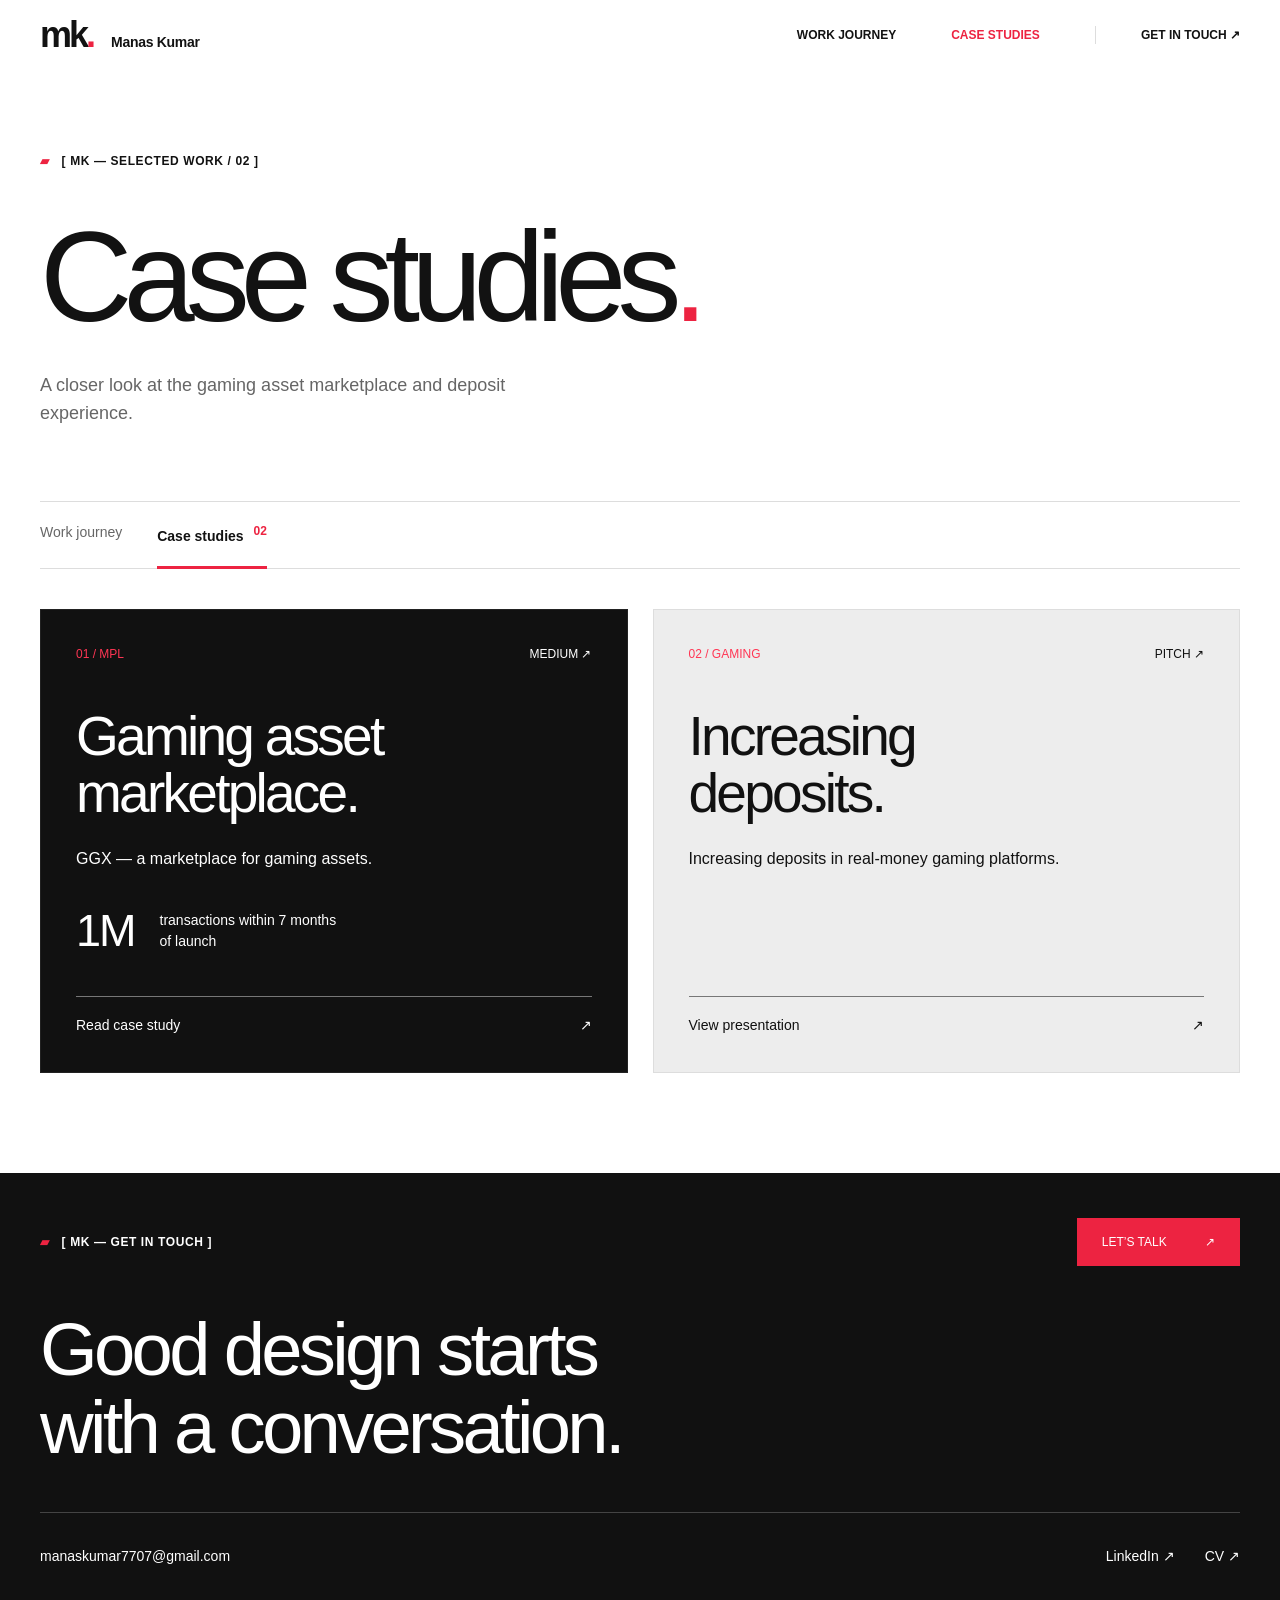
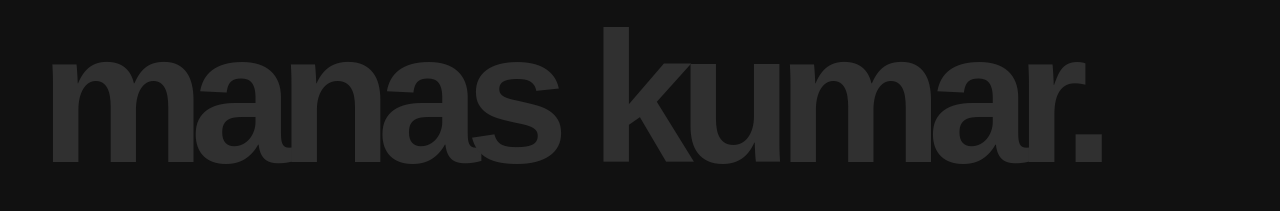
==== case-studies.html @ 25da4123 "Publish design portfolio with updated typography and smaller logos" ====
<!doctype html><html lang="en"><head>
<meta charset="utf-8"><meta name="viewport" content="width=device-width, initial-scale=1">
<title>Case Studies — Manas Kumar</title>
<meta name="description" content="Manas Kumar. Ten years of crafting products and experiences. Selected work in design strategy, product design and leadership at PVX Partners, AskMyGuru, Pidilite and MPL.">
<link rel="icon" type="image/svg+xml" href="data:image/svg+xml,%3Csvg xmlns='http://www.w3.org/2000/svg' viewBox='0 0 64 64'%3E%3Crect width='64' height='64' rx='12' fill='%23171918'/%3E%3Ctext x='32' y='43' text-anchor='middle' font-family='Arial' font-size='34' fill='%23ff304d'%3Em%3C/text%3E%3C/svg%3E">
<link rel="stylesheet" href="style.css">
</head><body><a class="skip" href="#main">Skip to content</a><header class="wrap"><a class="wordmark" href="./index.html">mk<span class="brand-dot">.</span><span class="brand-name">Manas Kumar</span></a><nav aria-label="Main navigation"><a href="./index.html#work" >Work journey</a><a href="./case-studies.html" aria-current="page">Case studies</a><a href="mailto:manaskumar7707@gmail.com">Get in touch ↗</a></nav></header><main id="main"><section class="case-hero wrap"><p class="section-code">[ MK — SELECTED WORK / 02 ]</p><h1>Case studies<span>.</span></h1><p>A closer look at the gaming asset marketplace and deposit experience.</p></section><nav class="journey-nav wrap" aria-label="Portfolio sections"><a href="./index.html#work">Work journey</a><a href="./case-studies.html" aria-current="page">Case studies <span>02</span></a></nav><section class="case-grid wrap" aria-label="Case studies"><a class="case-card" href="https://medium.com/@manaskumar/1b709e469501" target="_blank" rel="noopener"><div class="case-top"><span>01 / MPL</span><span>MEDIUM ↗</span></div><h2>Gaming asset<br>marketplace.</h2><p>GGX — a marketplace for gaming assets.</p><div class="case-outcome"><strong>1M</strong><span>transactions within 7 months of launch</span></div><span class="case-action">Read case study <span aria-hidden="true">↗</span></span></a><a class="case-card" href="https://pitch.com/v/increasing-deposits-in-real-money-gaming-platform-4pfdnw" target="_blank" rel="noopener"><div class="case-top"><span>02 / GAMING</span><span>PITCH ↗</span></div><h2>Increasing<br>deposits.</h2><p>Increasing deposits in real-money gaming platforms.</p><span class="case-action">View presentation <span aria-hidden="true">↗</span></span></a></section></main><footer><div class="wrap"><div class="footer-intro"><p class="section-code">[ MK — GET IN TOUCH ]</p><a href="mailto:manaskumar7707@gmail.com">LET’S TALK <span aria-hidden="true">↗</span></a></div><a class="contact-title" href="mailto:manaskumar7707@gmail.com">Good design starts<br>with a conversation.</a><div class="footer-bottom"><a href="mailto:manaskumar7707@gmail.com">manaskumar7707@gmail.com</a><div><a href="https://in.linkedin.com/in/manas-kumar-b710517a" target="_blank" rel="noopener">LinkedIn ↗</a><a href="./Manas-Kumar-CV.pdf" target="_blank" rel="noopener">CV ↗</a></div></div><div class="footer-wordmark" aria-hidden="true">manas kumar.</div></div></footer></body></html>
---- style.css ----
:root{--ink:#121212;--muted:#666;--line:#ddd;--paper:#fff;--accent:#ed2341}*{box-sizing:border-box}html{scroll-behavior:smooth;scroll-padding-top:85px}body{margin:0;background:var(--paper);color:var(--ink);font-family:Arial,Helvetica,sans-serif;line-height:1.55;font-size:16px;-webkit-font-smoothing:antialiased}a{color:inherit;text-decoration:none}a:hover{text-decoration:underline;text-underline-offset:5px}a:focus-visible{outline:2px solid var(--accent);outline-offset:6px}.wrap{width:calc(100% - 80px);max-width:1600px;margin:auto}header{display:flex;align-items:center;justify-content:space-between;min-height:70px;gap:25px}.wordmark{font-size:36px;font-weight:800;letter-spacing:-3px;display:flex;align-items:center;line-height:1}.brand-dot{color:var(--accent)}.brand-name{font-size:14px;font-weight:600;letter-spacing:-.3px;margin-left:18px}header nav{display:flex;gap:55px;font-size:12px;font-weight:600;text-transform:uppercase}header nav a[aria-current]{color:var(--accent)}header nav a:last-child{border-left:1px solid var(--line);padding-left:45px}.hero-stage{background:#101010;color:#fff;position:relative;overflow:hidden}.hero-stage:before{content:'';position:absolute;inset:0;pointer-events:none;background:radial-gradient(ellipse at 7% 40%,#45454570,transparent 55%),repeating-radial-gradient(ellipse at -15% 45%,transparent 0 28px,#ffffff09 29px 30px,transparent 31px 53px);opacity:.6}.hero-grid{position:relative;background:linear-gradient(90deg,transparent calc(33.333% - 1px),#ffffff12 33.333%,transparent calc(33.333% + 1px),transparent calc(66.666% - 1px),#ffffff12 66.666%,transparent calc(66.666% + 1px));border-left:1px solid #ffffff12;border-right:1px solid #ffffff12}.hero-meta{display:flex;justify-content:space-between;font-size:12px;padding-top:28px}.disciplines{display:grid;grid-template-columns:repeat(3,1fr);padding-top:65px;padding-bottom:18px;font-size:12px;border-bottom:1px solid #ffffff25}.name-stage{position:relative;border-bottom:1px solid #ffffff25;padding:0 0 18px}.name-stage h1{font-size:clamp(100px,24.5vw,390px);letter-spacing:-.095em;font-weight:700;line-height:.96;margin:0 0 0 -.035em;white-space:nowrap}.name-dot{color:#fff}.signature{position:absolute;right:3%;bottom:3px;color:#ff3654;font-family:Georgia,'Times New Roman',serif;font-style:italic;font-size:clamp(24px,4.6vw,72px);letter-spacing:-.06em;margin:0;transform:rotate(-5deg);text-shadow:0 1px #101010}.hero-bottom{display:grid;grid-template-columns:1fr 1fr 1fr;gap:30px;padding:26px 0 40px}.hero-caption{font-size:12px;color:#b8b8b8;padding-top:5px}.hero-copy p{font-size:17px;color:#d2d2d2;margin:0 0 24px;max-width:430px}.solid-link{background:var(--accent);padding:17px 22px;display:flex;justify-content:space-between;font-size:12px;font-weight:700;color:#fff}.solid-link:hover{background:#c9102c;text-decoration:none}.hero-cv{align-self:end;justify-self:end;font-size:12px;padding-bottom:18px}.company-strip{display:flex;justify-content:space-between;gap:25px;flex-wrap:wrap;border-top:1px solid #ffffff25;padding:22px 0;color:#aaa;font-size:18px;font-weight:600;letter-spacing:-.6px}.opening{padding:83px 0 76px;background:linear-gradient(90deg,transparent calc(33.333% - 1px),#eee 33.333%,transparent calc(33.333% + 1px),transparent calc(66.666% - 1px),#eee 66.666%,transparent calc(66.666% + 1px))}.section-code,.eyebrow{font-size:12px;font-weight:600;letter-spacing:.6px}.opening .section-code{margin:0 0 40px 33.333%}.section-code:before{content:'▰';color:var(--accent);margin-right:12px}.opening h2{font-size:clamp(35px,5.2vw,77px);font-weight:500;line-height:1.08;letter-spacing:-.055em;margin:0 0 36px}.opening-copy{max-width:460px;margin:0 0 0 33.333%;font-size:17px;color:#555}.journey-nav{display:flex;gap:35px;border-top:1px solid var(--line);border-bottom:1px solid var(--line);position:sticky;top:0;z-index:4;background:#fff;font-size:14px}.journey-nav a{padding:20px 0;color:var(--muted);position:relative}.journey-nav a[aria-current]{color:var(--ink);font-weight:600}.journey-nav a[aria-current]:after{content:'';position:absolute;bottom:-1px;left:0;right:0;height:3px;background:var(--accent)}.journey-nav span{font-size:12px;color:var(--accent);vertical-align:super;margin-left:6px}.career-row{display:grid;grid-template-columns:1fr 2fr;gap:0;padding:65px 0;border-bottom:1px solid var(--line);scroll-margin-top:85px}.career-meta{position:sticky;top:95px;align-self:start;padding-right:38px}.career-number{display:block;font-size:13px;color:var(--accent);margin-bottom:30px}.career-date{font-size:13px;color:var(--muted);margin:0 0 12px}.career-meta h2{font-size:clamp(25px,3vw,45px);line-height:1.1;letter-spacing:-1.5px;font-weight:500;margin:0 0 15px}.career-role{font-size:14px;color:var(--muted);max-width:260px;margin:0}.career-content{border-left:1px solid var(--line);padding-left:42px}.career-content h3{font-size:clamp(28px,3.3vw,49px);line-height:1.08;letter-spacing:-.045em;font-weight:500;max-width:750px;margin:0 0 23px}.career-about{font-size:17px;max-width:650px;color:#666;margin:0 0 36px}.work-label{font-size:12px;color:#777;margin:0 0 23px}.work-items{display:grid;gap:26px;max-width:760px}.work-items h4{font-size:16px;margin:0 0 6px;font-weight:600}.work-items p{font-size:16px;color:#555;margin:0}.career-metrics{display:flex;gap:25px;border-top:1px solid var(--line);border-bottom:1px solid var(--line);padding:27px 0;margin-top:35px}.career-metrics>div{flex:1}.career-metrics strong{display:block;font-size:clamp(32px,4vw,58px);font-weight:500;line-height:1.1;letter-spacing:-2px;margin-bottom:12px}.career-metrics span{display:block;font-size:13px;color:#666;max-width:170px}.career-links{display:flex;flex-wrap:wrap;gap:16px 27px;margin-top:27px}.career-links a{font-size:14px;text-decoration:underline;text-underline-offset:5px}.career-links a:hover{color:var(--accent)}.foundations{display:grid;grid-template-columns:repeat(3,1fr);gap:45px;padding:65px 0 85px}.foundations .eyebrow{margin-top:0;color:#777}.foundations h2{font-size:36px;font-weight:500;line-height:1.12;letter-spacing:-1.5px;margin:20px 0}.foundations h3{font-size:14px;margin:0 0 23px}.foundations p{font-size:15px;color:#555;margin:0 0 20px}.foundations strong{font-weight:500;color:var(--ink)}.muted{color:#777}footer{background:#111;color:#fff;padding:45px 0 0;overflow:hidden}.footer-intro{display:flex;justify-content:space-between;align-items:center;margin-bottom:45px}.footer-intro a{font-size:12px;background:var(--accent);padding:15px 25px}.footer-intro a span{margin-left:35px}.footer-intro .section-code{margin:0}.contact-title{font-size:clamp(35px,5.8vw,85px);letter-spacing:-.05em;line-height:1.05;display:inline-block}.footer-bottom{display:flex;justify-content:space-between;gap:25px;padding:33px 0;margin-top:45px;border-top:1px solid #444;font-size:14px}.footer-bottom>div{display:flex;gap:30px}.footer-wordmark{font-size:clamp(50px,14.5vw,230px);letter-spacing:-.08em;line-height:1.05;white-space:nowrap;font-weight:700;color:#303030;padding-bottom:15px}.case-hero{padding:82px 0 55px}.case-hero .section-code{margin:0 0 40px}.case-hero h1{font-size:clamp(50px,10vw,150px);font-weight:500;letter-spacing:-.07em;line-height:1.03;margin:0 0 30px}.case-hero h1 span{color:var(--accent)}.case-hero>p:last-child{font-size:18px;max-width:500px;color:#666}.case-grid{display:grid;grid-template-columns:1fr 1fr;gap:25px;padding:40px 0 100px}.case-card{display:flex;flex-direction:column;background:#111;color:#fff;padding:35px;min-height:450px;border:1px solid #222;transition:background .2s}.case-card:nth-child(2){background:#ededed;color:#111;border-color:#ddd}.case-card:hover{background:#242424;text-decoration:none}.case-card:nth-child(2):hover{background:#e1e1e1}.case-top{display:flex;justify-content:space-between;gap:20px;font-size:12px}.case-top span:first-child{color:#ff3654}.case-card h2{font-size:clamp(33px,4.3vw,65px);line-height:1.03;letter-spacing:-.05em;font-weight:500;margin:45px 0 25px}.case-card>p{font-size:16px;margin:0 0 25px}.case-outcome{display:flex;align-items:center;gap:25px;margin-bottom:30px}.case-outcome strong{font-size:45px;font-weight:500;letter-spacing:-2px}.case-outcome span{font-size:14px;max-width:190px}.case-action{display:flex;justify-content:space-between;margin-top:auto;border-top:1px solid #777;padding-top:18px;font-size:14px}.skip{position:absolute;top:-100px;left:20px;background:#fff;z-index:10;padding:12px}.skip:focus{top:10px}@media(max-width:900px){.wrap{width:calc(100% - 48px)}header nav{gap:25px}header nav a:last-child{padding-left:20px}.brand-name{display:none}.disciplines{padding-top:45px}.hero-bottom{grid-template-columns:1fr 2fr;gap:25px}.hero-cv{grid-column:2;justify-self:start;padding:0}.hero-copy p{font-size:16px}.career-content{padding-left:28px}.career-metrics{gap:15px}.career-meta{padding-right:25px}.foundations{gap:25px}.company-strip{font-size:15px}.case-card{padding:27px}}@media(max-width:600px){.wrap{width:calc(100% - 36px)}header{min-height:65px;gap:15px}.wordmark{font-size:30px}header nav{gap:17px;font-size:10px}header nav a:last-child{display:none}.hero-meta{font-size:10px;padding-top:22px;gap:30px}.hero-meta span:last-child{text-align:right}.disciplines{font-size:9px;padding-top:42px;gap:14px;padding-bottom:14px}.name-stage{padding:8px 0 26px}.name-stage h1{font-size:25vw;letter-spacing:-.085em;line-height:1.1}.signature{font-size:29px;bottom:2px;right:3%}.hero-bottom{display:block;padding:25px 0 30px}.hero-caption{display:block;font-size:10px;margin-bottom:22px}.hero-caption br{display:none}.hero-caption{max-width:220px}.hero-copy p{font-size:16px;max-width:350px}.solid-link{padding:16px 18px}.hero-cv{display:inline-block;margin-top:20px;font-size:12px}.company-strip{display:grid;grid-template-columns:repeat(3,1fr);font-size:13px;gap:18px;padding:20px 0}.opening{padding:48px 0 43px}.opening .section-code{margin:0 0 30px;font-size:11px}.opening h2{font-size:39px}.opening-copy{margin:0;font-size:16px;max-width:350px}.journey-nav{gap:30px}.journey-nav a{padding:17px 0}.career-row{display:block;padding:35px 0}.career-meta{position:static;padding:0;margin-bottom:29px}.career-number{margin-bottom:20px}.career-date{font-size:12px}.career-meta h2{font-size:34px}.career-role{max-width:320px;font-size:14px}.career-content{border:0;padding:0}.career-content h3{font-size:29px;max-width:340px}.career-about{font-size:16px;margin-bottom:25px}.career-metrics{flex-wrap:wrap;gap:25px}.career-metrics>div{min-width:100px}.career-metrics strong{font-size:38px}.career-metrics span{font-size:13px}.foundations{grid-template-columns:1fr;padding:40px 0;gap:25px}.foundations h2{font-size:33px}.footer-intro{gap:20px;margin-bottom:30px}.footer-intro .section-code{font-size:10px}.footer-intro a{font-size:10px;padding:12px}.footer-intro a span{margin-left:12px}.contact-title{font-size:39px}.footer-bottom{display:block;font-size:13px;margin-top:30px;padding:25px 0}.footer-bottom>div{margin-top:20px}.footer-wordmark{font-size:14vw;padding:10px 0 20px}.case-hero{padding:50px 0 35px}.case-hero .section-code{font-size:11px;margin-bottom:30px}.case-hero h1{font-size:17vw}.case-hero>p:last-child{font-size:16px}.case-grid{grid-template-columns:1fr;padding:28px 0 55px}.case-card{min-height:410px;padding:27px}.case-card h2{font-size:42px}.case-top{font-size:11px}}@media(prefers-reduced-motion:reduce){html{scroll-behavior:auto}.case-card{transition:none}}
/* Monochrome vector logo marquee */
.company-strip.logo-marquee{display:block;position:relative;padding:0 0 28px;overflow:hidden}.logo-window{overflow:hidden;mask-image:linear-gradient(90deg,transparent,#000 5%,#000 95%,transparent)}.logo-track{display:flex;width:max-content;animation:logo-scroll 32s linear infinite;will-change:transform}.logo-group{display:flex;align-items:center;justify-content:space-around;flex:0 0 auto;width:max(1200px,calc(100vw - 80px));height:116px;gap:30px;padding:0 30px}.logo-item{width:160px;flex:0 0 160px;display:flex;justify-content:center;align-items:center;height:70px}.logo-item img{display:block;object-fit:contain;width:100%;height:54px}.logo-item img[alt="Multiply"],.logo-item:nth-child(3) img{height:54px;width:62px}.logo-item img[alt="Happay"],.logo-item:nth-child(6) img{height:62px;width:100px}.logo-pause{position:absolute;right:0;bottom:5px;display:flex;gap:10px;align-items:center;background:transparent;color:#bbb;border:0;font:inherit;font-size:12px;cursor:pointer;padding:3px 8px;letter-spacing:0}.logo-pause:hover{color:#fff}.logo-pause:focus-visible{outline:2px solid var(--accent);outline-offset:1px}.logo-marquee.paused .logo-track,.logo-marquee:hover .logo-track{animation-play-state:paused}@keyframes logo-scroll{to{transform:translateX(-50%)}}@media(max-width:600px){.logo-group{width:1050px;height:105px;gap:25px;padding:0 25px}.logo-item{width:150px;flex-basis:150px}.logo-item img{height:44px}.logo-item:nth-child(6) img{height:55px}.logo-item:nth-child(3) img{height:48px}}@media(prefers-reduced-motion:reduce){.logo-track{animation:none;width:100%;transform:none;will-change:auto}.logo-group{width:100%;height:auto;min-width:0;padding:25px 0;display:flex;flex-wrap:wrap;gap:25px}.logo-group[aria-hidden="true"]{display:none}.logo-pause{display:none}.company-strip.logo-marquee{padding-bottom:0}.logo-window{mask-image:none}.logo-item{flex:0 1 140px}}
/* Size the artwork by height, preserving each mark's native proportions. */
.logo-group{width:max-content;min-width:calc(100vw - 80px);gap:76px;padding:0 38px;justify-content:space-around}.logo-item{width:auto;min-width:76px;flex:0 0 auto;height:76px}.logo-item img,.logo-item img[alt="Multiply"],.logo-item:nth-child(3) img,.logo-item img[alt="Happay"],.logo-item:nth-child(6) img{height:44px;width:auto;max-width:none;object-fit:contain}@media(max-width:600px){.logo-group{width:max-content;min-width:calc(100vw - 36px);gap:48px;padding:0 24px}.logo-item{width:auto;flex-basis:auto;min-width:60px}.logo-item img,.logo-item:nth-child(3) img,.logo-item:nth-child(6) img{height:36px;width:auto}}@media(prefers-reduced-motion:reduce){.logo-group{width:100%;min-width:0;gap:32px;padding:25px 0;justify-content:center}.logo-item{flex:0 0 auto;max-width:100%}.logo-item img{max-width:100%;object-fit:contain}}
.logo-marquee{--logo-height:44px}.logo-item img,.logo-item img[alt="Multiply"],.logo-item:nth-child(3) img,.logo-item img[alt="Happay"],.logo-item:nth-child(6) img{height:var(--logo-height)}@media(max-width:600px){.logo-marquee{--logo-height:36px}}

/* Simplified greeting and descriptive Multiply lockup. */
.hero-meta{padding-bottom:35px;border-bottom:1px solid #ffffff25}.name-stage{padding:18px 0 25px}.name-stage h1{font-size:clamp(76px,20vw,320px);letter-spacing:-.075em;line-height:1.08;margin:0;white-space:nowrap}.multiply-lockup{gap:14px}.multiply-lockup>span{font-size:18px;font-weight:500;letter-spacing:-.4px;white-space:nowrap;color:#dededb}.multiply-lockup img{flex-shrink:0}@media(max-width:600px){.hero-meta{padding-bottom:25px}.name-stage{padding:20px 0}.name-stage h1{font-size:19.6vw;letter-spacing:-.07em}.multiply-lockup>span{font-size:16px}.multiply-lockup{gap:12px}}

/* Figma home revision: Arial typography, impact-first career sections. */
.wordmark{font-weight:700;align-items:baseline}.brand-name,header nav,.work-items h4,.work-label{font-weight:700}
.hero-stage:before{background:radial-gradient(ellipse at 7% 40%,#45454570,transparent 55%)}
.hero-grid{background:linear-gradient(90deg,#ffffff00 0%,#ffffff12 33.333%,#ffffff00 44.444%,transparent 55.555%,#ffffff12 66.666%,#ffffff00 100%)}
.name-stage h1{font-size:clamp(76px,17.19vw,275px);line-height:1.25673;letter-spacing:-.087273em}
.hero-copy .solid-link{background:#696566}.hero-copy .solid-link:hover{background:#807b7d}
.opening{padding-top:123px;background:linear-gradient(90deg,#eee0 0%,#eee 33.333%,#eee0 44.444%,transparent 55.555%,#eee 66.666%,#eee0 100%)}
.opening .opening-copy{font-size:37px;line-height:normal;letter-spacing:normal;font-weight:400;max-width:1136px;color:#666;margin:0}.opening-copy span{color:var(--accent)}
.career-date{color:var(--accent)}.career-meta h2,.career-content h3,.career-metrics strong,.foundations h2{font-weight:400}
.career-content h3:has(+.career-metrics){margin-bottom:0}.career-metrics{margin-bottom:23px}
.footer-heading{display:flex;justify-content:space-between;gap:40px;align-items:flex-start}.footer-cta{flex-shrink:0;font-size:12px;background:var(--accent);padding:15px 25px}.footer-cta span{margin-left:35px}
.logo-window{mask-image:none}.logo-group{width:1840px;min-width:1840px;gap:0;padding:0 55.8px;justify-content:space-between}.multiply-lockup>span{font-size:21px;line-height:29.9px;font-weight:400}
@media(max-width:900px){.opening{padding-top:75px}.opening .opening-copy{font-size:32px}.footer-heading{gap:25px}}
@media(max-width:600px){.name-stage h1{font-size:19.6vw}.opening{padding-top:48px}.opening .opening-copy{font-size:26px}.footer-heading{flex-direction:column;gap:25px}.footer-cta{font-size:12px}.logo-group{width:1450px;min-width:1450px;padding:0 24px}.multiply-lockup>span{font-size:17px;line-height:24px}.hero-caption br{display:inline}.hero-caption{max-width:none}.hero-meta span:last-child{text-align:left}}
@media(prefers-reduced-motion:reduce){.logo-group{width:100%;min-width:0;gap:32px;padding:25px 0;justify-content:center}}

/* Logos reduced by 60%, with native aspect ratios retained. */
.logo-marquee{--logo-height:17.6px}
@media(max-width:600px){.logo-marquee{--logo-height:14.4px}}
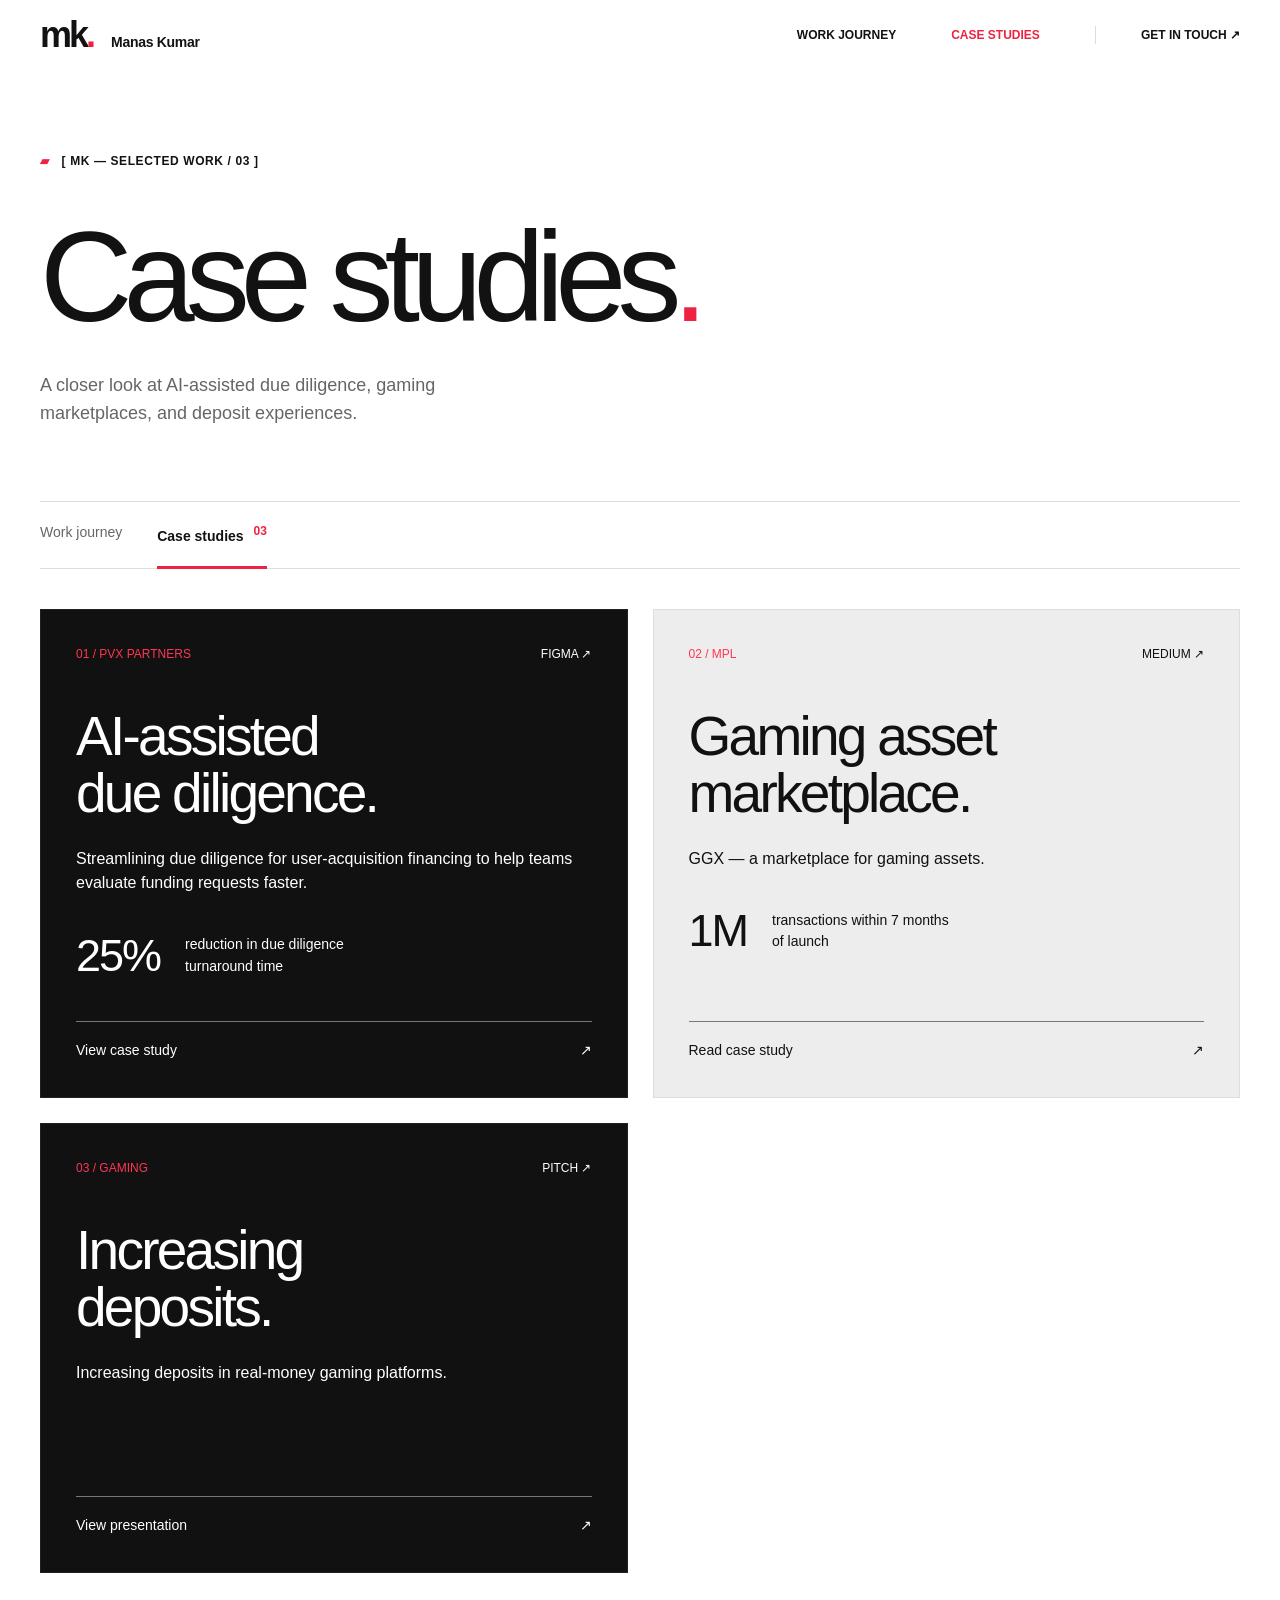
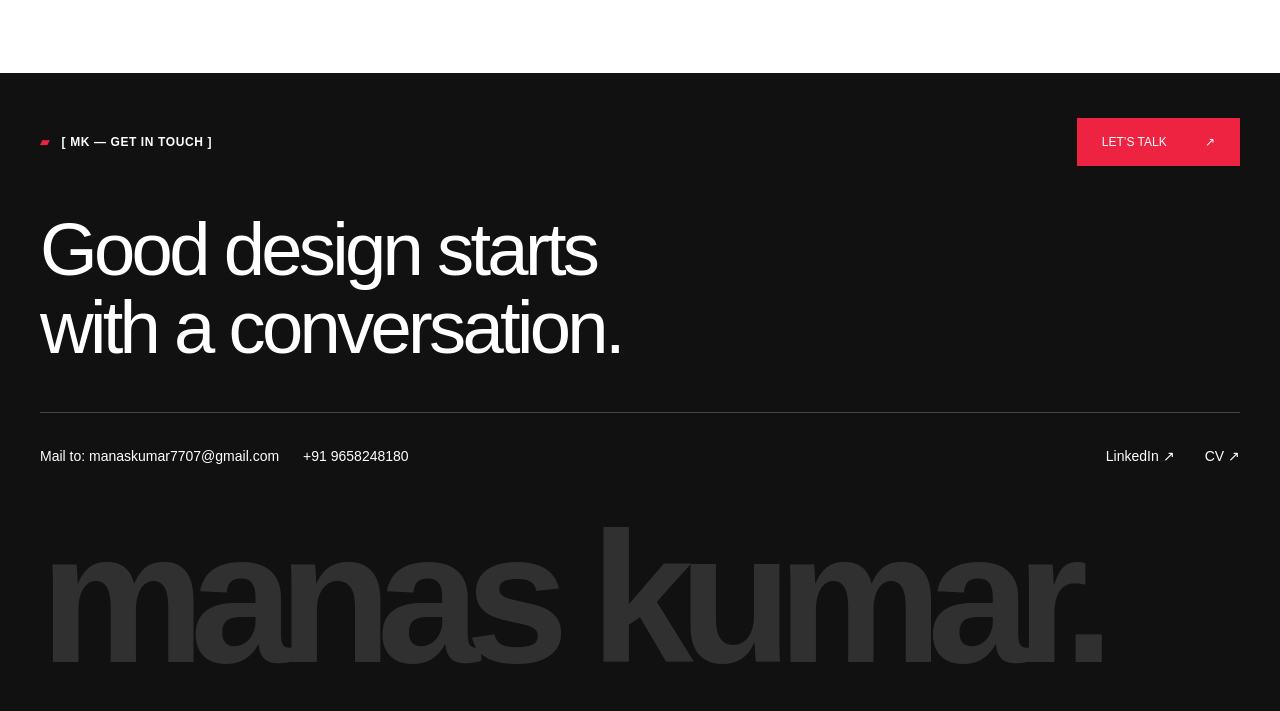
==== commit cd49841e: "Add PVX due diligence case study, update CV and contact links" ====
--- a/case-studies.html
+++ b/case-studies.html
@@ -4,4 +4,4 @@
 <meta name="description" content="Manas Kumar. Ten years of crafting products and experiences. Selected work in design strategy, product design and leadership at PVX Partners, AskMyGuru, Pidilite and MPL.">
 <link rel="icon" type="image/svg+xml" href="data:image/svg+xml,%3Csvg xmlns='http://www.w3.org/2000/svg' viewBox='0 0 64 64'%3E%3Crect width='64' height='64' rx='12' fill='%23171918'/%3E%3Ctext x='32' y='43' text-anchor='middle' font-family='Arial' font-size='34' fill='%23ff304d'%3Em%3C/text%3E%3C/svg%3E">
 <link rel="stylesheet" href="style.css">
-</head><body><a class="skip" href="#main">Skip to content</a><header class="wrap"><a class="wordmark" href="./index.html">mk<span class="brand-dot">.</span><span class="brand-name">Manas Kumar</span></a><nav aria-label="Main navigation"><a href="./index.html#work" >Work journey</a><a href="./case-studies.html" aria-current="page">Case studies</a><a href="mailto:manaskumar7707@gmail.com">Get in touch ↗</a></nav></header><main id="main"><section class="case-hero wrap"><p class="section-code">[ MK — SELECTED WORK / 02 ]</p><h1>Case studies<span>.</span></h1><p>A closer look at the gaming asset marketplace and deposit experience.</p></section><nav class="journey-nav wrap" aria-label="Portfolio sections"><a href="./index.html#work">Work journey</a><a href="./case-studies.html" aria-current="page">Case studies <span>02</span></a></nav><section class="case-grid wrap" aria-label="Case studies"><a class="case-card" href="https://medium.com/@manaskumar/1b709e469501" target="_blank" rel="noopener"><div class="case-top"><span>01 / MPL</span><span>MEDIUM ↗</span></div><h2>Gaming asset<br>marketplace.</h2><p>GGX — a marketplace for gaming assets.</p><div class="case-outcome"><strong>1M</strong><span>transactions within 7 months of launch</span></div><span class="case-action">Read case study <span aria-hidden="true">↗</span></span></a><a class="case-card" href="https://pitch.com/v/increasing-deposits-in-real-money-gaming-platform-4pfdnw" target="_blank" rel="noopener"><div class="case-top"><span>02 / GAMING</span><span>PITCH ↗</span></div><h2>Increasing<br>deposits.</h2><p>Increasing deposits in real-money gaming platforms.</p><span class="case-action">View presentation <span aria-hidden="true">↗</span></span></a></section></main><footer><div class="wrap"><div class="footer-intro"><p class="section-code">[ MK — GET IN TOUCH ]</p><a href="mailto:manaskumar7707@gmail.com">LET’S TALK <span aria-hidden="true">↗</span></a></div><a class="contact-title" href="mailto:manaskumar7707@gmail.com">Good design starts<br>with a conversation.</a><div class="footer-bottom"><a href="mailto:manaskumar7707@gmail.com">manaskumar7707@gmail.com</a><div><a href="https://in.linkedin.com/in/manas-kumar-b710517a" target="_blank" rel="noopener">LinkedIn ↗</a><a href="./Manas-Kumar-CV.pdf" target="_blank" rel="noopener">CV ↗</a></div></div><div class="footer-wordmark" aria-hidden="true">manas kumar.</div></div></footer></body></html>+<style>.footer-bottom .contact-details{display:flex;flex-wrap:wrap;gap:10px 24px;margin-top:0}.contact-details a{overflow-wrap:anywhere}@media(max-width:600px){.footer-bottom .contact-details{flex-direction:column;gap:10px}}</style></head><body><a class="skip" href="#main">Skip to content</a><header class="wrap"><a class="wordmark" href="./index.html">mk<span class="brand-dot">.</span><span class="brand-name">Manas Kumar</span></a><nav aria-label="Main navigation"><a href="./index.html#work" >Work journey</a><a href="./case-studies.html" aria-current="page">Case studies</a><a href="https://in.linkedin.com/in/manas-kumar-b710517a" target="_blank" rel="noopener">Get in touch ↗</a></nav></header><main id="main"><section class="case-hero wrap"><p class="section-code">[ MK — SELECTED WORK / 03 ]</p><h1>Case studies<span>.</span></h1><p>A closer look at AI-assisted due diligence, gaming marketplaces, and deposit experiences.</p></section><nav class="journey-nav wrap" aria-label="Portfolio sections"><a href="./index.html#work">Work journey</a><a href="./case-studies.html" aria-current="page">Case studies <span>03</span></a></nav><section class="case-grid wrap" aria-label="Case studies"><a class="case-card" href="https://www.figma.com/deck/tCbVBahCQZDaGWypi3lBlV" target="_blank" rel="noopener"><div class="case-top"><span>01 / PVX PARTNERS</span><span>FIGMA ↗</span></div><h2>AI-assisted<br>due diligence.</h2><p>Streamlining due diligence for user-acquisition financing to help teams evaluate funding requests faster.</p><div class="case-outcome"><strong>25%</strong><span>reduction in due diligence turnaround time</span></div><span class="case-action">View case study <span aria-hidden="true">↗</span></span></a><a class="case-card" href="https://medium.com/@manaskumar/1b709e469501" target="_blank" rel="noopener"><div class="case-top"><span>02 / MPL</span><span>MEDIUM ↗</span></div><h2>Gaming asset<br>marketplace.</h2><p>GGX — a marketplace for gaming assets.</p><div class="case-outcome"><strong>1M</strong><span>transactions within 7 months of launch</span></div><span class="case-action">Read case study <span aria-hidden="true">↗</span></span></a><a class="case-card" href="https://pitch.com/v/increasing-deposits-in-real-money-gaming-platform-4pfdnw" target="_blank" rel="noopener"><div class="case-top"><span>03 / GAMING</span><span>PITCH ↗</span></div><h2>Increasing<br>deposits.</h2><p>Increasing deposits in real-money gaming platforms.</p><span class="case-action">View presentation <span aria-hidden="true">↗</span></span></a></section></main><footer><div class="wrap"><div class="footer-intro"><p class="section-code">[ MK — GET IN TOUCH ]</p><a href="https://in.linkedin.com/in/manas-kumar-b710517a" target="_blank" rel="noopener">LET’S TALK <span aria-hidden="true">↗</span></a></div><a class="contact-title" href="https://in.linkedin.com/in/manas-kumar-b710517a" target="_blank" rel="noopener">Good design starts<br>with a conversation.</a><div class="footer-bottom"><div class="contact-details"><a href="mailto:manaskumar7707@gmail.com">Mail to: manaskumar7707@gmail.com</a><a href="tel:+919658248180">+91 9658248180</a></div><div><a href="https://in.linkedin.com/in/manas-kumar-b710517a" target="_blank" rel="noopener">LinkedIn ↗</a><a href="./Manas-Kumar-CV.pdf" target="_blank" rel="noopener">CV ↗</a></div></div><div class="footer-wordmark" aria-hidden="true">manas kumar.</div></div></footer></body></html>
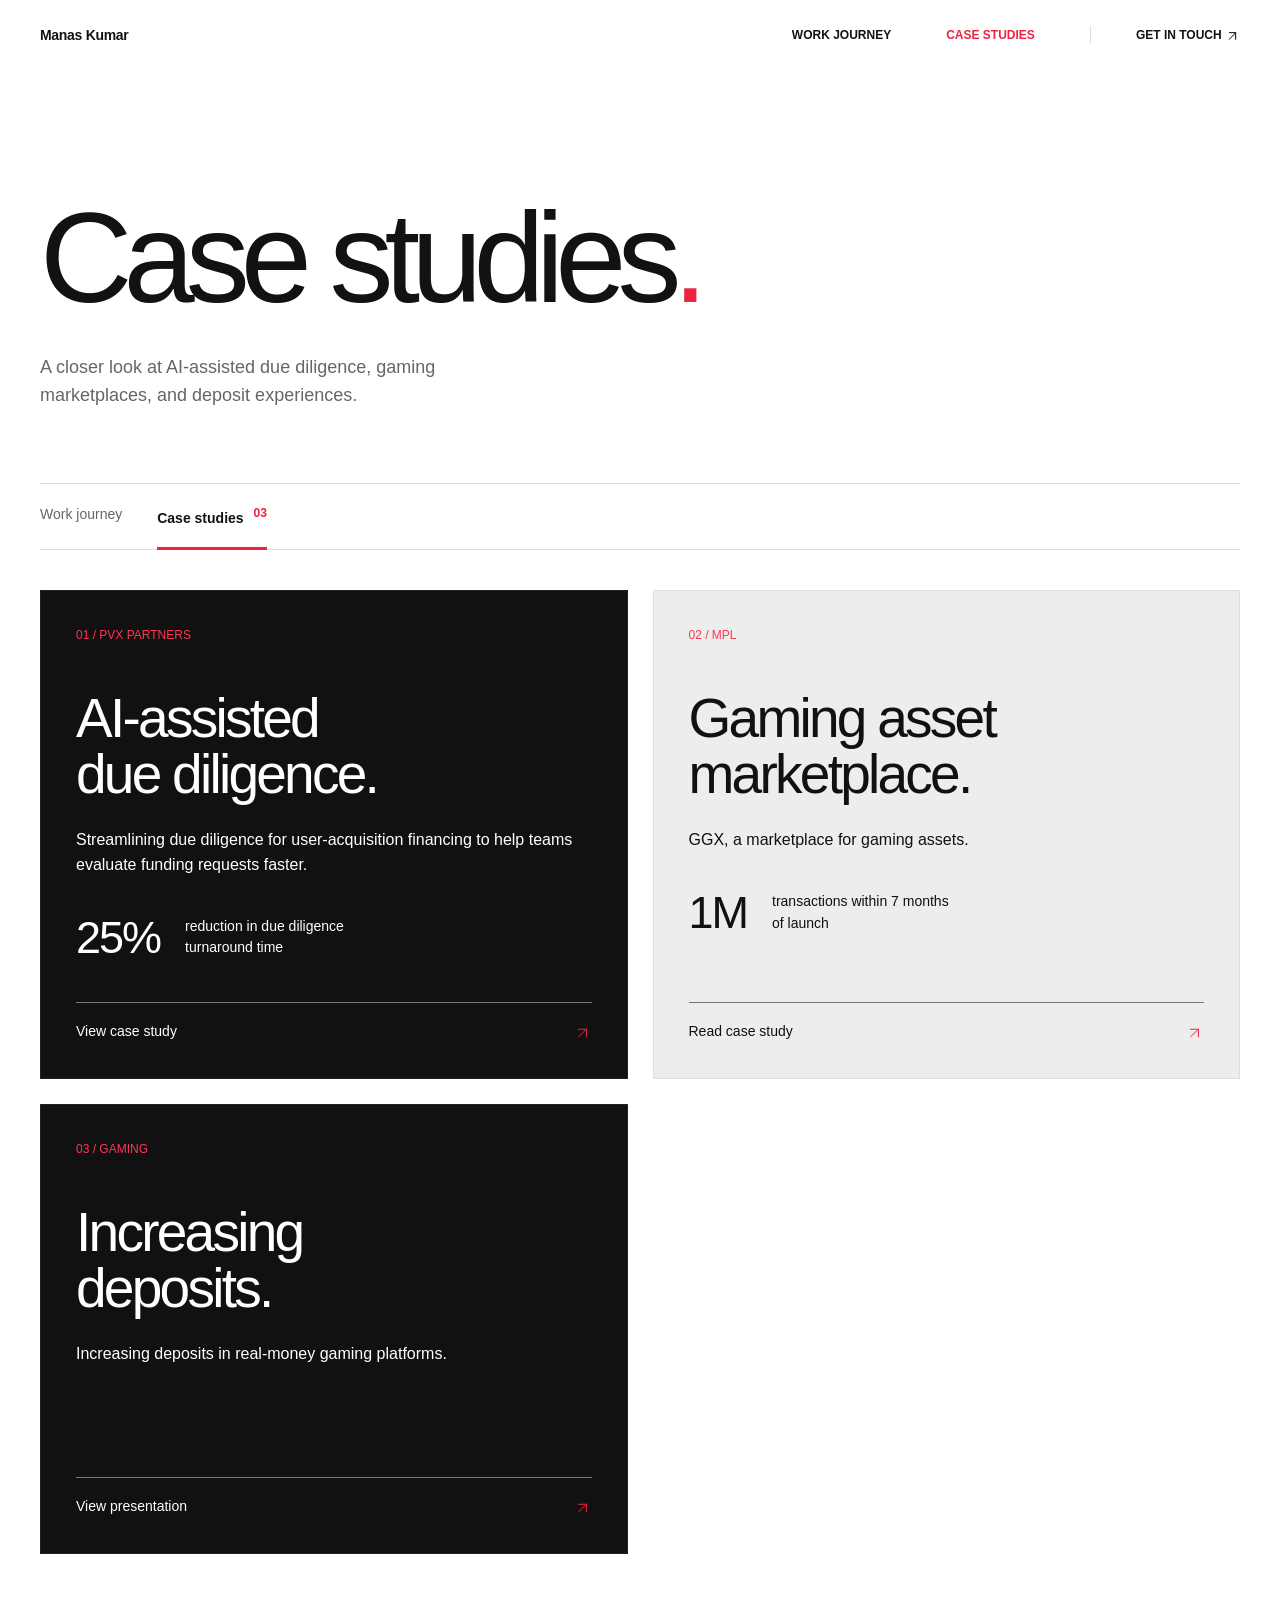
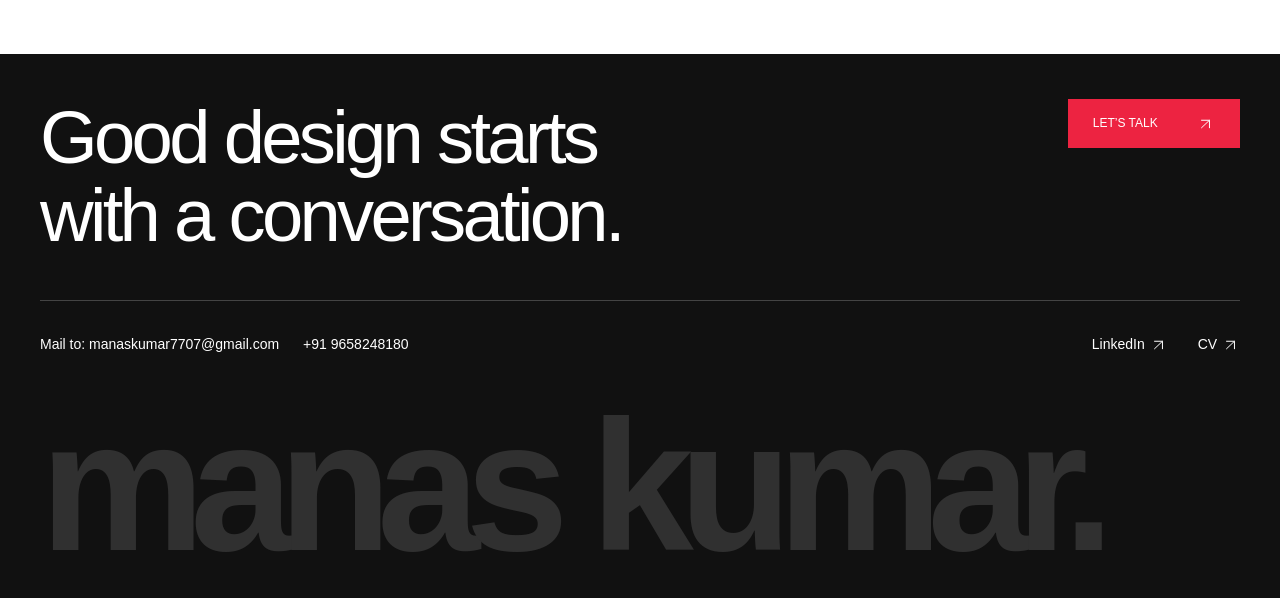
==== commit 2f380104: "Publish watercolor namaste and latest Figma portfolio refinements" ====
--- a/case-studies.html
+++ b/case-studies.html
@@ -1,7 +1,8 @@
-<!doctype html><html lang="en"><head>
-<meta charset="utf-8"><meta name="viewport" content="width=device-width, initial-scale=1">
+<!DOCTYPE html>
+<html lang="en"><head>
+<meta charset="utf-8"/><meta content="width=device-width, initial-scale=1" name="viewport"/>
 <title>Case Studies — Manas Kumar</title>
-<meta name="description" content="Manas Kumar. Ten years of crafting products and experiences. Selected work in design strategy, product design and leadership at PVX Partners, AskMyGuru, Pidilite and MPL.">
-<link rel="icon" type="image/svg+xml" href="data:image/svg+xml,%3Csvg xmlns='http://www.w3.org/2000/svg' viewBox='0 0 64 64'%3E%3Crect width='64' height='64' rx='12' fill='%23171918'/%3E%3Ctext x='32' y='43' text-anchor='middle' font-family='Arial' font-size='34' fill='%23ff304d'%3Em%3C/text%3E%3C/svg%3E">
-<link rel="stylesheet" href="style.css">
-<style>.footer-bottom .contact-details{display:flex;flex-wrap:wrap;gap:10px 24px;margin-top:0}.contact-details a{overflow-wrap:anywhere}@media(max-width:600px){.footer-bottom .contact-details{flex-direction:column;gap:10px}}</style></head><body><a class="skip" href="#main">Skip to content</a><header class="wrap"><a class="wordmark" href="./index.html">mk<span class="brand-dot">.</span><span class="brand-name">Manas Kumar</span></a><nav aria-label="Main navigation"><a href="./index.html#work" >Work journey</a><a href="./case-studies.html" aria-current="page">Case studies</a><a href="https://in.linkedin.com/in/manas-kumar-b710517a" target="_blank" rel="noopener">Get in touch ↗</a></nav></header><main id="main"><section class="case-hero wrap"><p class="section-code">[ MK — SELECTED WORK / 03 ]</p><h1>Case studies<span>.</span></h1><p>A closer look at AI-assisted due diligence, gaming marketplaces, and deposit experiences.</p></section><nav class="journey-nav wrap" aria-label="Portfolio sections"><a href="./index.html#work">Work journey</a><a href="./case-studies.html" aria-current="page">Case studies <span>03</span></a></nav><section class="case-grid wrap" aria-label="Case studies"><a class="case-card" href="https://www.figma.com/deck/tCbVBahCQZDaGWypi3lBlV" target="_blank" rel="noopener"><div class="case-top"><span>01 / PVX PARTNERS</span><span>FIGMA ↗</span></div><h2>AI-assisted<br>due diligence.</h2><p>Streamlining due diligence for user-acquisition financing to help teams evaluate funding requests faster.</p><div class="case-outcome"><strong>25%</strong><span>reduction in due diligence turnaround time</span></div><span class="case-action">View case study <span aria-hidden="true">↗</span></span></a><a class="case-card" href="https://medium.com/@manaskumar/1b709e469501" target="_blank" rel="noopener"><div class="case-top"><span>02 / MPL</span><span>MEDIUM ↗</span></div><h2>Gaming asset<br>marketplace.</h2><p>GGX — a marketplace for gaming assets.</p><div class="case-outcome"><strong>1M</strong><span>transactions within 7 months of launch</span></div><span class="case-action">Read case study <span aria-hidden="true">↗</span></span></a><a class="case-card" href="https://pitch.com/v/increasing-deposits-in-real-money-gaming-platform-4pfdnw" target="_blank" rel="noopener"><div class="case-top"><span>03 / GAMING</span><span>PITCH ↗</span></div><h2>Increasing<br>deposits.</h2><p>Increasing deposits in real-money gaming platforms.</p><span class="case-action">View presentation <span aria-hidden="true">↗</span></span></a></section></main><footer><div class="wrap"><div class="footer-intro"><p class="section-code">[ MK — GET IN TOUCH ]</p><a href="https://in.linkedin.com/in/manas-kumar-b710517a" target="_blank" rel="noopener">LET’S TALK <span aria-hidden="true">↗</span></a></div><a class="contact-title" href="https://in.linkedin.com/in/manas-kumar-b710517a" target="_blank" rel="noopener">Good design starts<br>with a conversation.</a><div class="footer-bottom"><div class="contact-details"><a href="mailto:manaskumar7707@gmail.com">Mail to: manaskumar7707@gmail.com</a><a href="tel:+919658248180">+91 9658248180</a></div><div><a href="https://in.linkedin.com/in/manas-kumar-b710517a" target="_blank" rel="noopener">LinkedIn ↗</a><a href="./Manas-Kumar-CV.pdf" target="_blank" rel="noopener">CV ↗</a></div></div><div class="footer-wordmark" aria-hidden="true">manas kumar.</div></div></footer></body></html>
+<meta content="Manas Kumar. Ten years of crafting products and experiences. Selected work in design strategy, product design and leadership at PVX Partners, AskMyGuru, Pidilite and MPL." name="description"/>
+<link href="data:image/svg+xml,%3Csvg xmlns='http://www.w3.org/2000/svg' viewBox='0 0 64 64'%3E%3Crect width='64' height='64' rx='12' fill='%23171918'/%3E%3Ctext x='32' y='43' text-anchor='middle' font-family='Arial' font-size='34' fill='%23ff304d'%3Em%3C/text%3E%3C/svg%3E" rel="icon" type="image/svg+xml"/>
+<link href="style.css" rel="stylesheet"/>
+<style>.footer-bottom .contact-details{display:flex;flex-wrap:wrap;gap:10px 24px;margin-top:0}.contact-details a{overflow-wrap:anywhere}@media(max-width:600px){.footer-bottom .contact-details{flex-direction:column;gap:10px}}</style></head><body><a class="skip" href="#main">Skip to content</a><header class="wrap"><a class="wordmark" href="./index.html">Manas Kumar</a><nav aria-label="Main navigation"><a href="./index.html#work">Work journey</a><a aria-current="page" href="./case-studies.html">Case studies</a><a href="https://in.linkedin.com/in/manas-kumar-b710517a" rel="noopener" target="_blank">Get in touch <img alt="" aria-hidden="true" class="arrow-icon" src="./arrow-dark.svg"/></a></nav></header><main id="main"><section class="case-hero wrap"><h1>Case studies<span>.</span></h1><p>A closer look at AI-assisted due diligence, gaming marketplaces, and deposit experiences.</p></section><nav aria-label="Portfolio sections" class="journey-nav wrap"><a href="./index.html#work">Work journey</a><a aria-current="page" href="./case-studies.html">Case studies <span>03</span></a></nav><section aria-label="Case studies" class="case-grid wrap"><a class="case-card" href="https://www.figma.com/deck/tCbVBahCQZDaGWypi3lBlV" rel="noopener" target="_blank"><div class="case-top"><span>01 / PVX PARTNERS</span></div><h2>AI-assisted<br/>due diligence.</h2><p>Streamlining due diligence for user-acquisition financing to help teams evaluate funding requests faster.</p><div class="case-outcome"><strong>25%</strong><span>reduction in due diligence turnaround time</span></div><span class="case-action">View case study <span aria-hidden="true"><img alt="" aria-hidden="true" class="arrow-icon" src="./arrow-red.svg"/></span></span></a><a class="case-card" href="https://medium.com/@manaskumar/1b709e469501" rel="noopener" target="_blank"><div class="case-top"><span>02 / MPL</span></div><h2>Gaming asset<br/>marketplace.</h2><p>GGX, a marketplace for gaming assets.</p><div class="case-outcome"><strong>1M</strong><span>transactions within 7 months of launch</span></div><span class="case-action">Read case study <span aria-hidden="true"><img alt="" aria-hidden="true" class="arrow-icon" src="./arrow-red.svg"/></span></span></a><a class="case-card" href="https://pitch.com/v/increasing-deposits-in-real-money-gaming-platform-4pfdnw" rel="noopener" target="_blank"><div class="case-top"><span>03 / GAMING</span></div><h2>Increasing<br/>deposits.</h2><p>Increasing deposits in real-money gaming platforms.</p><span class="case-action">View presentation <span aria-hidden="true"><img alt="" aria-hidden="true" class="arrow-icon" src="./arrow-red.svg"/></span></span></a></section></main><footer><div class="wrap"><div class="footer-heading"><a class="contact-title" href="https://in.linkedin.com/in/manas-kumar-b710517a" rel="noopener" target="_blank">Good design starts<br/>with a conversation.</a><a class="footer-cta" href="https://in.linkedin.com/in/manas-kumar-b710517a" rel="noopener" target="_blank">LET’S TALK <span aria-hidden="true"><img alt="" aria-hidden="true" class="arrow-icon" src="./arrow-white.svg"/></span></a></div><div class="footer-bottom"><div class="contact-details"><a href="mailto:manaskumar7707@gmail.com">Mail to: manaskumar7707@gmail.com</a><a href="tel:+919658248180">+91 9658248180</a></div><div><a href="https://in.linkedin.com/in/manas-kumar-b710517a" rel="noopener" target="_blank">LinkedIn <img alt="" aria-hidden="true" class="arrow-icon" src="./arrow-white.svg"/></a><a href="./Manas-Kumar-CV.pdf" rel="noopener" target="_blank">CV <img alt="" aria-hidden="true" class="arrow-icon" src="./arrow-white.svg"/></a></div></div><div aria-hidden="true" class="footer-wordmark">manas kumar.</div></div></footer></body></html>
--- a/style.css
+++ b/style.css
@@ -27,3 +27,18 @@
 /* Logos reduced by 60%, with native aspect ratios retained. */
 .logo-marquee{--logo-height:17.6px}
 @media(max-width:600px){.logo-marquee{--logo-height:14.4px}}
+
+/* September Figma refinements: original logo artwork and explicit arrow assets. */
+header .wordmark{font-size:14px;font-weight:700;letter-spacing:-.3px;white-space:nowrap}
+.arrow-icon{display:inline-block;width:auto;height:18px;vertical-align:middle;flex-shrink:0}
+header nav .arrow-icon{height:16px}
+.case-action>.arrow-icon{margin-left:auto}.footer-cta .arrow-icon{margin-left:0}
+.logo-group{width:1530px;min-width:1530px;height:116px;gap:111px;padding:20px 56px;justify-content:flex-start}
+.brand-logo{display:flex;flex:0 0 auto;align-items:center;justify-content:center;min-width:38px;height:40px}
+.brand-logo img{display:block;max-width:none;filter:none}
+.pvx-crop{position:relative;width:181px;height:22px;overflow:hidden}
+.pvx-crop img{display:block}
+.brand-logo.multiply{gap:7px}.brand-logo.multiply span{font-size:15px;font-weight:500;letter-spacing:-.2px;line-height:1;white-space:nowrap;color:#dededb}
+.case-hero{padding-top:122px}
+@media(max-width:600px){.logo-group{width:1530px;min-width:1530px;padding:20px 56px}.case-hero{padding-top:70px}}
+@media(prefers-reduced-motion:reduce){.logo-group{width:100%;min-width:0;height:auto;gap:32px;padding:25px 0;justify-content:center;flex-wrap:wrap}}
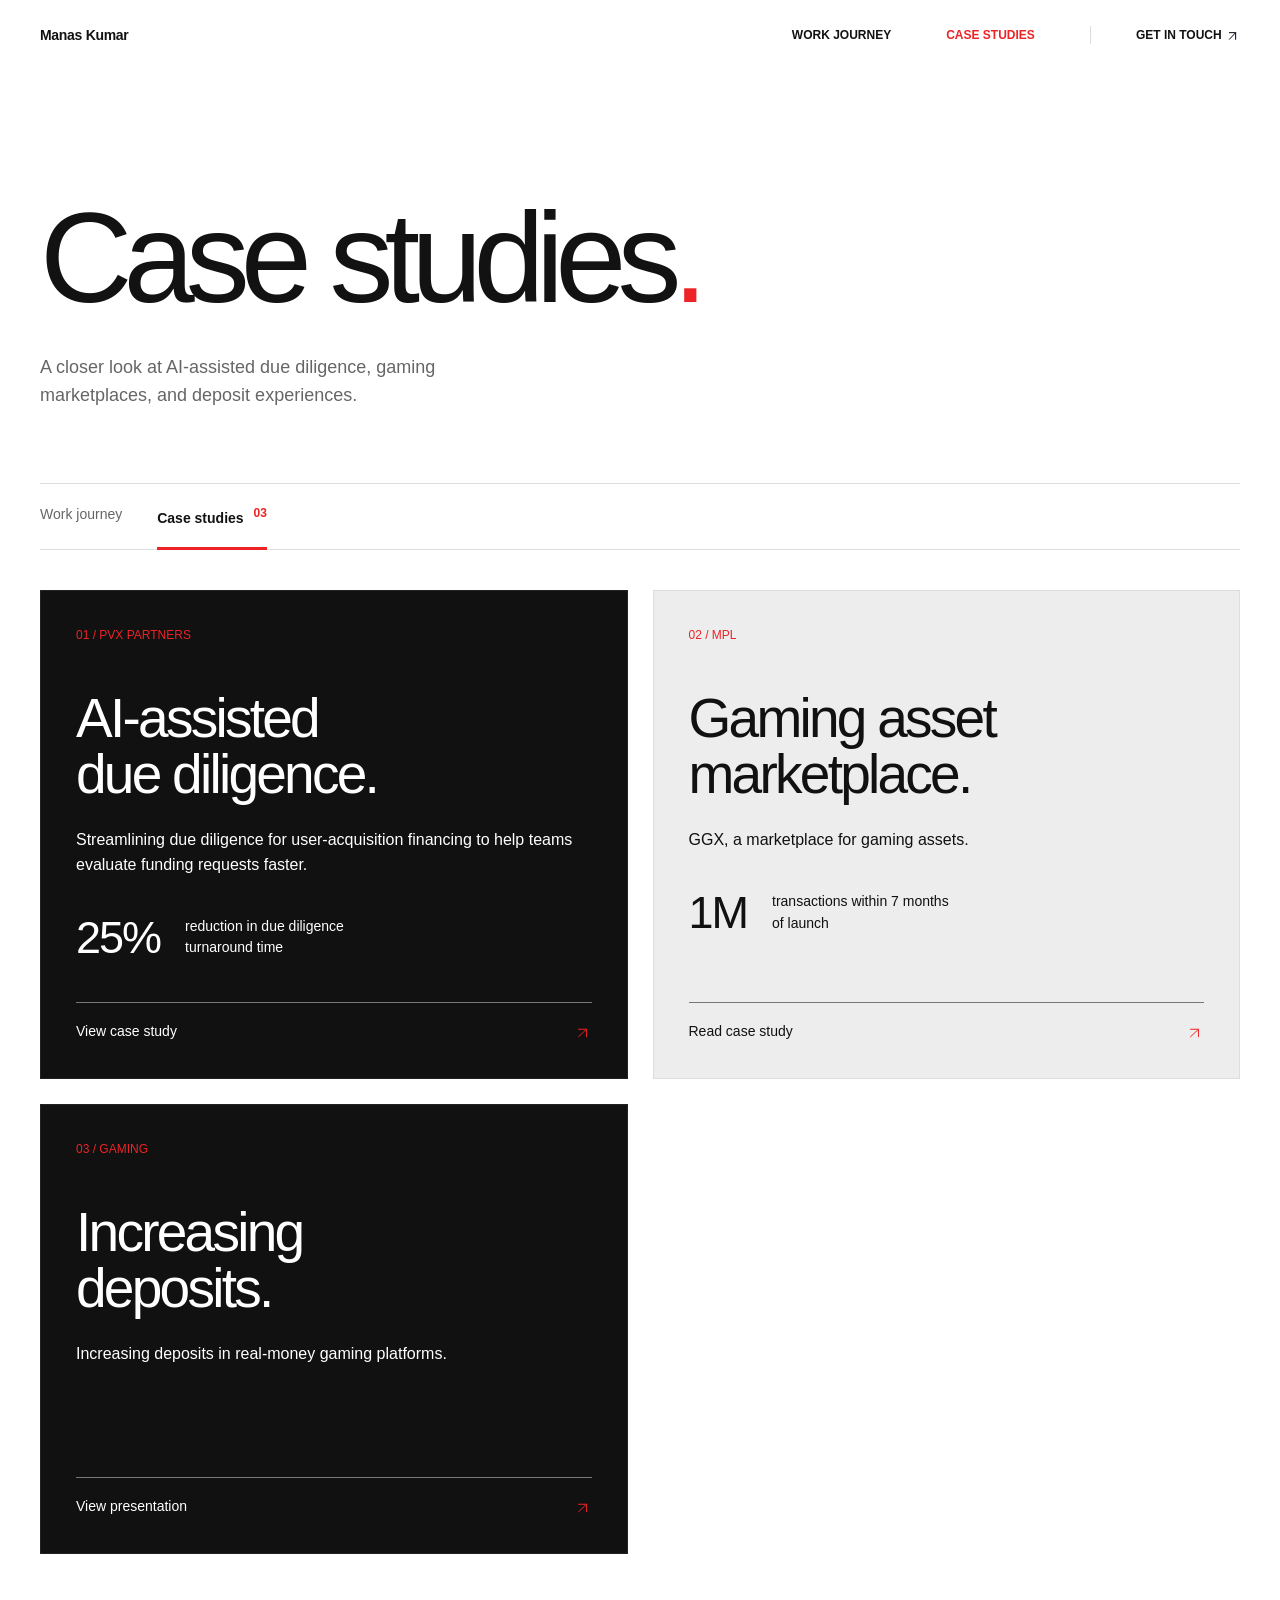
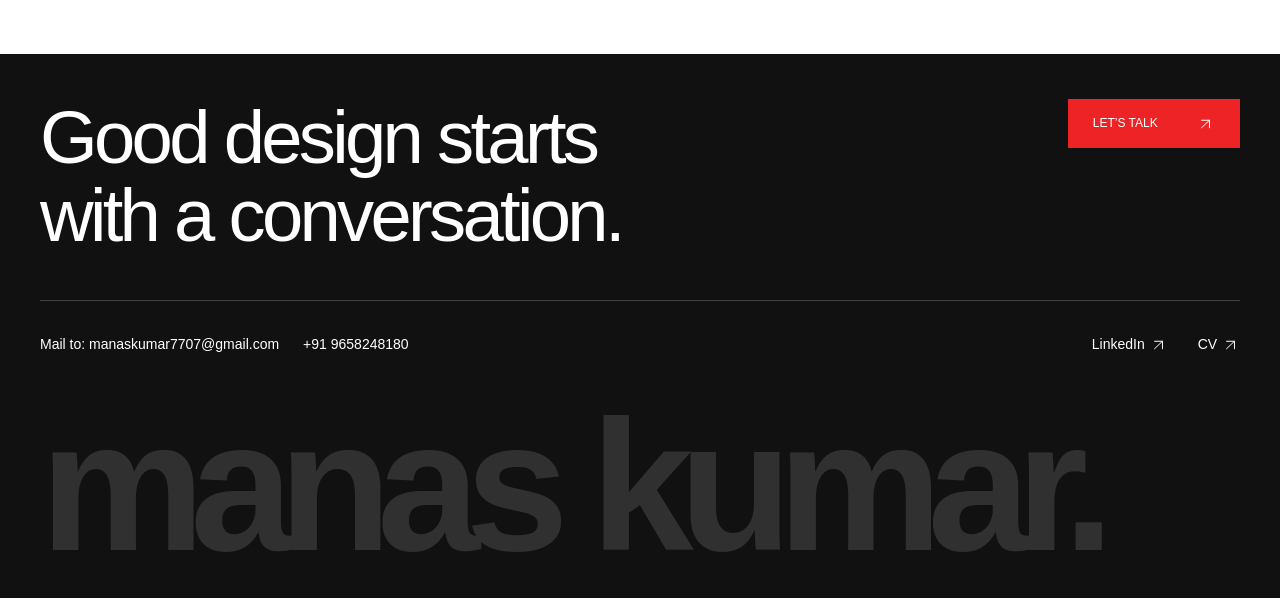
==== commit 84848adb: "Match mobile Figma layout, copy and red palette" ====
--- a/case-studies.html
+++ b/case-studies.html
@@ -3,6 +3,6 @@
 <meta charset="utf-8"/><meta content="width=device-width, initial-scale=1" name="viewport"/>
 <title>Case Studies — Manas Kumar</title>
 <meta content="Manas Kumar. Ten years of crafting products and experiences. Selected work in design strategy, product design and leadership at PVX Partners, AskMyGuru, Pidilite and MPL." name="description"/>
-<link href="data:image/svg+xml,%3Csvg xmlns='http://www.w3.org/2000/svg' viewBox='0 0 64 64'%3E%3Crect width='64' height='64' rx='12' fill='%23171918'/%3E%3Ctext x='32' y='43' text-anchor='middle' font-family='Arial' font-size='34' fill='%23ff304d'%3Em%3C/text%3E%3C/svg%3E" rel="icon" type="image/svg+xml"/>
+<link href="data:image/svg+xml,%3Csvg xmlns='http://www.w3.org/2000/svg' viewBox='0 0 64 64'%3E%3Crect width='64' height='64' rx='12' fill='%23171918'/%3E%3Ctext x='32' y='43' text-anchor='middle' font-family='Arial' font-size='34' fill='%23ed2326'%3Em%3C/text%3E%3C/svg%3E" rel="icon" type="image/svg+xml"/>
 <link href="style.css" rel="stylesheet"/>
 <style>.footer-bottom .contact-details{display:flex;flex-wrap:wrap;gap:10px 24px;margin-top:0}.contact-details a{overflow-wrap:anywhere}@media(max-width:600px){.footer-bottom .contact-details{flex-direction:column;gap:10px}}</style></head><body><a class="skip" href="#main">Skip to content</a><header class="wrap"><a class="wordmark" href="./index.html">Manas Kumar</a><nav aria-label="Main navigation"><a href="./index.html#work">Work journey</a><a aria-current="page" href="./case-studies.html">Case studies</a><a href="https://in.linkedin.com/in/manas-kumar-b710517a" rel="noopener" target="_blank">Get in touch <img alt="" aria-hidden="true" class="arrow-icon" src="./arrow-dark.svg"/></a></nav></header><main id="main"><section class="case-hero wrap"><h1>Case studies<span>.</span></h1><p>A closer look at AI-assisted due diligence, gaming marketplaces, and deposit experiences.</p></section><nav aria-label="Portfolio sections" class="journey-nav wrap"><a href="./index.html#work">Work journey</a><a aria-current="page" href="./case-studies.html">Case studies <span>03</span></a></nav><section aria-label="Case studies" class="case-grid wrap"><a class="case-card" href="https://www.figma.com/deck/tCbVBahCQZDaGWypi3lBlV" rel="noopener" target="_blank"><div class="case-top"><span>01 / PVX PARTNERS</span></div><h2>AI-assisted<br/>due diligence.</h2><p>Streamlining due diligence for user-acquisition financing to help teams evaluate funding requests faster.</p><div class="case-outcome"><strong>25%</strong><span>reduction in due diligence turnaround time</span></div><span class="case-action">View case study <span aria-hidden="true"><img alt="" aria-hidden="true" class="arrow-icon" src="./arrow-red.svg"/></span></span></a><a class="case-card" href="https://medium.com/@manaskumar/1b709e469501" rel="noopener" target="_blank"><div class="case-top"><span>02 / MPL</span></div><h2>Gaming asset<br/>marketplace.</h2><p>GGX, a marketplace for gaming assets.</p><div class="case-outcome"><strong>1M</strong><span>transactions within 7 months of launch</span></div><span class="case-action">Read case study <span aria-hidden="true"><img alt="" aria-hidden="true" class="arrow-icon" src="./arrow-red.svg"/></span></span></a><a class="case-card" href="https://pitch.com/v/increasing-deposits-in-real-money-gaming-platform-4pfdnw" rel="noopener" target="_blank"><div class="case-top"><span>03 / GAMING</span></div><h2>Increasing<br/>deposits.</h2><p>Increasing deposits in real-money gaming platforms.</p><span class="case-action">View presentation <span aria-hidden="true"><img alt="" aria-hidden="true" class="arrow-icon" src="./arrow-red.svg"/></span></span></a></section></main><footer><div class="wrap"><div class="footer-heading"><a class="contact-title" href="https://in.linkedin.com/in/manas-kumar-b710517a" rel="noopener" target="_blank">Good design starts<br/>with a conversation.</a><a class="footer-cta" href="https://in.linkedin.com/in/manas-kumar-b710517a" rel="noopener" target="_blank">LET’S TALK <span aria-hidden="true"><img alt="" aria-hidden="true" class="arrow-icon" src="./arrow-white.svg"/></span></a></div><div class="footer-bottom"><div class="contact-details"><a href="mailto:manaskumar7707@gmail.com">Mail to: manaskumar7707@gmail.com</a><a href="tel:+919658248180">+91 9658248180</a></div><div><a href="https://in.linkedin.com/in/manas-kumar-b710517a" rel="noopener" target="_blank">LinkedIn <img alt="" aria-hidden="true" class="arrow-icon" src="./arrow-white.svg"/></a><a href="./Manas-Kumar-CV.pdf" rel="noopener" target="_blank">CV <img alt="" aria-hidden="true" class="arrow-icon" src="./arrow-white.svg"/></a></div></div><div aria-hidden="true" class="footer-wordmark">manas kumar.</div></div></footer></body></html>
--- a/style.css
+++ b/style.css
@@ -1,4 +1,4 @@
-:root{--ink:#121212;--muted:#666;--line:#ddd;--paper:#fff;--accent:#ed2341}*{box-sizing:border-box}html{scroll-behavior:smooth;scroll-padding-top:85px}body{margin:0;background:var(--paper);color:var(--ink);font-family:Arial,Helvetica,sans-serif;line-height:1.55;font-size:16px;-webkit-font-smoothing:antialiased}a{color:inherit;text-decoration:none}a:hover{text-decoration:underline;text-underline-offset:5px}a:focus-visible{outline:2px solid var(--accent);outline-offset:6px}.wrap{width:calc(100% - 80px);max-width:1600px;margin:auto}header{display:flex;align-items:center;justify-content:space-between;min-height:70px;gap:25px}.wordmark{font-size:36px;font-weight:800;letter-spacing:-3px;display:flex;align-items:center;line-height:1}.brand-dot{color:var(--accent)}.brand-name{font-size:14px;font-weight:600;letter-spacing:-.3px;margin-left:18px}header nav{display:flex;gap:55px;font-size:12px;font-weight:600;text-transform:uppercase}header nav a[aria-current]{color:var(--accent)}header nav a:last-child{border-left:1px solid var(--line);padding-left:45px}.hero-stage{background:#101010;color:#fff;position:relative;overflow:hidden}.hero-stage:before{content:'';position:absolute;inset:0;pointer-events:none;background:radial-gradient(ellipse at 7% 40%,#45454570,transparent 55%),repeating-radial-gradient(ellipse at -15% 45%,transparent 0 28px,#ffffff09 29px 30px,transparent 31px 53px);opacity:.6}.hero-grid{position:relative;background:linear-gradient(90deg,transparent calc(33.333% - 1px),#ffffff12 33.333%,transparent calc(33.333% + 1px),transparent calc(66.666% - 1px),#ffffff12 66.666%,transparent calc(66.666% + 1px));border-left:1px solid #ffffff12;border-right:1px solid #ffffff12}.hero-meta{display:flex;justify-content:space-between;font-size:12px;padding-top:28px}.disciplines{display:grid;grid-template-columns:repeat(3,1fr);padding-top:65px;padding-bottom:18px;font-size:12px;border-bottom:1px solid #ffffff25}.name-stage{position:relative;border-bottom:1px solid #ffffff25;padding:0 0 18px}.name-stage h1{font-size:clamp(100px,24.5vw,390px);letter-spacing:-.095em;font-weight:700;line-height:.96;margin:0 0 0 -.035em;white-space:nowrap}.name-dot{color:#fff}.signature{position:absolute;right:3%;bottom:3px;color:#ff3654;font-family:Georgia,'Times New Roman',serif;font-style:italic;font-size:clamp(24px,4.6vw,72px);letter-spacing:-.06em;margin:0;transform:rotate(-5deg);text-shadow:0 1px #101010}.hero-bottom{display:grid;grid-template-columns:1fr 1fr 1fr;gap:30px;padding:26px 0 40px}.hero-caption{font-size:12px;color:#b8b8b8;padding-top:5px}.hero-copy p{font-size:17px;color:#d2d2d2;margin:0 0 24px;max-width:430px}.solid-link{background:var(--accent);padding:17px 22px;display:flex;justify-content:space-between;font-size:12px;font-weight:700;color:#fff}.solid-link:hover{background:#c9102c;text-decoration:none}.hero-cv{align-self:end;justify-self:end;font-size:12px;padding-bottom:18px}.company-strip{display:flex;justify-content:space-between;gap:25px;flex-wrap:wrap;border-top:1px solid #ffffff25;padding:22px 0;color:#aaa;font-size:18px;font-weight:600;letter-spacing:-.6px}.opening{padding:83px 0 76px;background:linear-gradient(90deg,transparent calc(33.333% - 1px),#eee 33.333%,transparent calc(33.333% + 1px),transparent calc(66.666% - 1px),#eee 66.666%,transparent calc(66.666% + 1px))}.section-code,.eyebrow{font-size:12px;font-weight:600;letter-spacing:.6px}.opening .section-code{margin:0 0 40px 33.333%}.section-code:before{content:'▰';color:var(--accent);margin-right:12px}.opening h2{font-size:clamp(35px,5.2vw,77px);font-weight:500;line-height:1.08;letter-spacing:-.055em;margin:0 0 36px}.opening-copy{max-width:460px;margin:0 0 0 33.333%;font-size:17px;color:#555}.journey-nav{display:flex;gap:35px;border-top:1px solid var(--line);border-bottom:1px solid var(--line);position:sticky;top:0;z-index:4;background:#fff;font-size:14px}.journey-nav a{padding:20px 0;color:var(--muted);position:relative}.journey-nav a[aria-current]{color:var(--ink);font-weight:600}.journey-nav a[aria-current]:after{content:'';position:absolute;bottom:-1px;left:0;right:0;height:3px;background:var(--accent)}.journey-nav span{font-size:12px;color:var(--accent);vertical-align:super;margin-left:6px}.career-row{display:grid;grid-template-columns:1fr 2fr;gap:0;padding:65px 0;border-bottom:1px solid var(--line);scroll-margin-top:85px}.career-meta{position:sticky;top:95px;align-self:start;padding-right:38px}.career-number{display:block;font-size:13px;color:var(--accent);margin-bottom:30px}.career-date{font-size:13px;color:var(--muted);margin:0 0 12px}.career-meta h2{font-size:clamp(25px,3vw,45px);line-height:1.1;letter-spacing:-1.5px;font-weight:500;margin:0 0 15px}.career-role{font-size:14px;color:var(--muted);max-width:260px;margin:0}.career-content{border-left:1px solid var(--line);padding-left:42px}.career-content h3{font-size:clamp(28px,3.3vw,49px);line-height:1.08;letter-spacing:-.045em;font-weight:500;max-width:750px;margin:0 0 23px}.career-about{font-size:17px;max-width:650px;color:#666;margin:0 0 36px}.work-label{font-size:12px;color:#777;margin:0 0 23px}.work-items{display:grid;gap:26px;max-width:760px}.work-items h4{font-size:16px;margin:0 0 6px;font-weight:600}.work-items p{font-size:16px;color:#555;margin:0}.career-metrics{display:flex;gap:25px;border-top:1px solid var(--line);border-bottom:1px solid var(--line);padding:27px 0;margin-top:35px}.career-metrics>div{flex:1}.career-metrics strong{display:block;font-size:clamp(32px,4vw,58px);font-weight:500;line-height:1.1;letter-spacing:-2px;margin-bottom:12px}.career-metrics span{display:block;font-size:13px;color:#666;max-width:170px}.career-links{display:flex;flex-wrap:wrap;gap:16px 27px;margin-top:27px}.career-links a{font-size:14px;text-decoration:underline;text-underline-offset:5px}.career-links a:hover{color:var(--accent)}.foundations{display:grid;grid-template-columns:repeat(3,1fr);gap:45px;padding:65px 0 85px}.foundations .eyebrow{margin-top:0;color:#777}.foundations h2{font-size:36px;font-weight:500;line-height:1.12;letter-spacing:-1.5px;margin:20px 0}.foundations h3{font-size:14px;margin:0 0 23px}.foundations p{font-size:15px;color:#555;margin:0 0 20px}.foundations strong{font-weight:500;color:var(--ink)}.muted{color:#777}footer{background:#111;color:#fff;padding:45px 0 0;overflow:hidden}.footer-intro{display:flex;justify-content:space-between;align-items:center;margin-bottom:45px}.footer-intro a{font-size:12px;background:var(--accent);padding:15px 25px}.footer-intro a span{margin-left:35px}.footer-intro .section-code{margin:0}.contact-title{font-size:clamp(35px,5.8vw,85px);letter-spacing:-.05em;line-height:1.05;display:inline-block}.footer-bottom{display:flex;justify-content:space-between;gap:25px;padding:33px 0;margin-top:45px;border-top:1px solid #444;font-size:14px}.footer-bottom>div{display:flex;gap:30px}.footer-wordmark{font-size:clamp(50px,14.5vw,230px);letter-spacing:-.08em;line-height:1.05;white-space:nowrap;font-weight:700;color:#303030;padding-bottom:15px}.case-hero{padding:82px 0 55px}.case-hero .section-code{margin:0 0 40px}.case-hero h1{font-size:clamp(50px,10vw,150px);font-weight:500;letter-spacing:-.07em;line-height:1.03;margin:0 0 30px}.case-hero h1 span{color:var(--accent)}.case-hero>p:last-child{font-size:18px;max-width:500px;color:#666}.case-grid{display:grid;grid-template-columns:1fr 1fr;gap:25px;padding:40px 0 100px}.case-card{display:flex;flex-direction:column;background:#111;color:#fff;padding:35px;min-height:450px;border:1px solid #222;transition:background .2s}.case-card:nth-child(2){background:#ededed;color:#111;border-color:#ddd}.case-card:hover{background:#242424;text-decoration:none}.case-card:nth-child(2):hover{background:#e1e1e1}.case-top{display:flex;justify-content:space-between;gap:20px;font-size:12px}.case-top span:first-child{color:#ff3654}.case-card h2{font-size:clamp(33px,4.3vw,65px);line-height:1.03;letter-spacing:-.05em;font-weight:500;margin:45px 0 25px}.case-card>p{font-size:16px;margin:0 0 25px}.case-outcome{display:flex;align-items:center;gap:25px;margin-bottom:30px}.case-outcome strong{font-size:45px;font-weight:500;letter-spacing:-2px}.case-outcome span{font-size:14px;max-width:190px}.case-action{display:flex;justify-content:space-between;margin-top:auto;border-top:1px solid #777;padding-top:18px;font-size:14px}.skip{position:absolute;top:-100px;left:20px;background:#fff;z-index:10;padding:12px}.skip:focus{top:10px}@media(max-width:900px){.wrap{width:calc(100% - 48px)}header nav{gap:25px}header nav a:last-child{padding-left:20px}.brand-name{display:none}.disciplines{padding-top:45px}.hero-bottom{grid-template-columns:1fr 2fr;gap:25px}.hero-cv{grid-column:2;justify-self:start;padding:0}.hero-copy p{font-size:16px}.career-content{padding-left:28px}.career-metrics{gap:15px}.career-meta{padding-right:25px}.foundations{gap:25px}.company-strip{font-size:15px}.case-card{padding:27px}}@media(max-width:600px){.wrap{width:calc(100% - 36px)}header{min-height:65px;gap:15px}.wordmark{font-size:30px}header nav{gap:17px;font-size:10px}header nav a:last-child{display:none}.hero-meta{font-size:10px;padding-top:22px;gap:30px}.hero-meta span:last-child{text-align:right}.disciplines{font-size:9px;padding-top:42px;gap:14px;padding-bottom:14px}.name-stage{padding:8px 0 26px}.name-stage h1{font-size:25vw;letter-spacing:-.085em;line-height:1.1}.signature{font-size:29px;bottom:2px;right:3%}.hero-bottom{display:block;padding:25px 0 30px}.hero-caption{display:block;font-size:10px;margin-bottom:22px}.hero-caption br{display:none}.hero-caption{max-width:220px}.hero-copy p{font-size:16px;max-width:350px}.solid-link{padding:16px 18px}.hero-cv{display:inline-block;margin-top:20px;font-size:12px}.company-strip{display:grid;grid-template-columns:repeat(3,1fr);font-size:13px;gap:18px;padding:20px 0}.opening{padding:48px 0 43px}.opening .section-code{margin:0 0 30px;font-size:11px}.opening h2{font-size:39px}.opening-copy{margin:0;font-size:16px;max-width:350px}.journey-nav{gap:30px}.journey-nav a{padding:17px 0}.career-row{display:block;padding:35px 0}.career-meta{position:static;padding:0;margin-bottom:29px}.career-number{margin-bottom:20px}.career-date{font-size:12px}.career-meta h2{font-size:34px}.career-role{max-width:320px;font-size:14px}.career-content{border:0;padding:0}.career-content h3{font-size:29px;max-width:340px}.career-about{font-size:16px;margin-bottom:25px}.career-metrics{flex-wrap:wrap;gap:25px}.career-metrics>div{min-width:100px}.career-metrics strong{font-size:38px}.career-metrics span{font-size:13px}.foundations{grid-template-columns:1fr;padding:40px 0;gap:25px}.foundations h2{font-size:33px}.footer-intro{gap:20px;margin-bottom:30px}.footer-intro .section-code{font-size:10px}.footer-intro a{font-size:10px;padding:12px}.footer-intro a span{margin-left:12px}.contact-title{font-size:39px}.footer-bottom{display:block;font-size:13px;margin-top:30px;padding:25px 0}.footer-bottom>div{margin-top:20px}.footer-wordmark{font-size:14vw;padding:10px 0 20px}.case-hero{padding:50px 0 35px}.case-hero .section-code{font-size:11px;margin-bottom:30px}.case-hero h1{font-size:17vw}.case-hero>p:last-child{font-size:16px}.case-grid{grid-template-columns:1fr;padding:28px 0 55px}.case-card{min-height:410px;padding:27px}.case-card h2{font-size:42px}.case-top{font-size:11px}}@media(prefers-reduced-motion:reduce){html{scroll-behavior:auto}.case-card{transition:none}}
+:root{--ink:#121212;--muted:#666;--line:#ddd;--paper:#fff;--accent:#ed2326}*{box-sizing:border-box}html{scroll-behavior:smooth;scroll-padding-top:85px}body{margin:0;background:var(--paper);color:var(--ink);font-family:Arial,Helvetica,sans-serif;line-height:1.55;font-size:16px;-webkit-font-smoothing:antialiased}a{color:inherit;text-decoration:none}a:hover{text-decoration:underline;text-underline-offset:5px}a:focus-visible{outline:2px solid var(--accent);outline-offset:6px}.wrap{width:calc(100% - 80px);max-width:1600px;margin:auto}header{display:flex;align-items:center;justify-content:space-between;min-height:70px;gap:25px}.wordmark{font-size:36px;font-weight:800;letter-spacing:-3px;display:flex;align-items:center;line-height:1}.brand-dot{color:var(--accent)}.brand-name{font-size:14px;font-weight:600;letter-spacing:-.3px;margin-left:18px}header nav{display:flex;gap:55px;font-size:12px;font-weight:600;text-transform:uppercase}header nav a[aria-current]{color:var(--accent)}header nav a:last-child{border-left:1px solid var(--line);padding-left:45px}.hero-stage{background:#101010;color:#fff;position:relative;overflow:hidden}.hero-stage:before{content:'';position:absolute;inset:0;pointer-events:none;background:radial-gradient(ellipse at 7% 40%,#45454570,transparent 55%),repeating-radial-gradient(ellipse at -15% 45%,transparent 0 28px,#ffffff09 29px 30px,transparent 31px 53px);opacity:.6}.hero-grid{position:relative;background:linear-gradient(90deg,transparent calc(33.333% - 1px),#ffffff12 33.333%,transparent calc(33.333% + 1px),transparent calc(66.666% - 1px),#ffffff12 66.666%,transparent calc(66.666% + 1px));border-left:1px solid #ffffff12;border-right:1px solid #ffffff12}.hero-meta{display:flex;justify-content:space-between;font-size:12px;padding-top:28px}.disciplines{display:grid;grid-template-columns:repeat(3,1fr);padding-top:65px;padding-bottom:18px;font-size:12px;border-bottom:1px solid #ffffff25}.name-stage{position:relative;border-bottom:1px solid #ffffff25;padding:0 0 18px}.name-stage h1{font-size:clamp(100px,24.5vw,390px);letter-spacing:-.095em;font-weight:700;line-height:.96;margin:0 0 0 -.035em;white-space:nowrap}.name-dot{color:#fff}.signature{position:absolute;right:3%;bottom:3px;color:var(--accent);font-family:Georgia,'Times New Roman',serif;font-style:italic;font-size:clamp(24px,4.6vw,72px);letter-spacing:-.06em;margin:0;transform:rotate(-5deg);text-shadow:0 1px #101010}.hero-bottom{display:grid;grid-template-columns:1fr 1fr 1fr;gap:30px;padding:26px 0 40px}.hero-caption{font-size:12px;color:#b8b8b8;padding-top:5px}.hero-copy p{font-size:17px;color:#d2d2d2;margin:0 0 24px;max-width:430px}.solid-link{background:var(--accent);padding:17px 22px;display:flex;justify-content:space-between;font-size:12px;font-weight:700;color:#fff}.solid-link:hover{background:#c51d20;text-decoration:none}.hero-cv{align-self:end;justify-self:end;font-size:12px;padding-bottom:18px}.company-strip{display:flex;justify-content:space-between;gap:25px;flex-wrap:wrap;border-top:1px solid #ffffff25;padding:22px 0;color:#aaa;font-size:18px;font-weight:600;letter-spacing:-.6px}.opening{padding:83px 0 76px;background:linear-gradient(90deg,transparent calc(33.333% - 1px),#eee 33.333%,transparent calc(33.333% + 1px),transparent calc(66.666% - 1px),#eee 66.666%,transparent calc(66.666% + 1px))}.section-code,.eyebrow{font-size:12px;font-weight:600;letter-spacing:.6px}.opening .section-code{margin:0 0 40px 33.333%}.section-code:before{content:'▰';color:var(--accent);margin-right:12px}.opening h2{font-size:clamp(35px,5.2vw,77px);font-weight:500;line-height:1.08;letter-spacing:-.055em;margin:0 0 36px}.opening-copy{max-width:460px;margin:0 0 0 33.333%;font-size:17px;color:#555}.journey-nav{display:flex;gap:35px;border-top:1px solid var(--line);border-bottom:1px solid var(--line);position:sticky;top:0;z-index:4;background:#fff;font-size:14px}.journey-nav a{padding:20px 0;color:var(--muted);position:relative}.journey-nav a[aria-current]{color:var(--ink);font-weight:600}.journey-nav a[aria-current]:after{content:'';position:absolute;bottom:-1px;left:0;right:0;height:3px;background:var(--accent)}.journey-nav span{font-size:12px;color:var(--accent);vertical-align:super;margin-left:6px}.career-row{display:grid;grid-template-columns:1fr 2fr;gap:0;padding:65px 0;border-bottom:1px solid var(--line);scroll-margin-top:85px}.career-meta{position:sticky;top:95px;align-self:start;padding-right:38px}.career-number{display:block;font-size:13px;color:var(--accent);margin-bottom:30px}.career-date{font-size:13px;color:var(--muted);margin:0 0 12px}.career-meta h2{font-size:clamp(25px,3vw,45px);line-height:1.1;letter-spacing:-1.5px;font-weight:500;margin:0 0 15px}.career-role{font-size:14px;color:var(--muted);max-width:260px;margin:0}.career-content{border-left:1px solid var(--line);padding-left:42px}.career-content h3{font-size:clamp(28px,3.3vw,49px);line-height:1.08;letter-spacing:-.045em;font-weight:500;max-width:750px;margin:0 0 23px}.career-about{font-size:17px;max-width:650px;color:#666;margin:0 0 36px}.work-label{font-size:12px;color:#777;margin:0 0 23px}.work-items{display:grid;gap:26px;max-width:760px}.work-items h4{font-size:16px;margin:0 0 6px;font-weight:600}.work-items p{font-size:16px;color:#555;margin:0}.career-metrics{display:flex;gap:25px;border-top:1px solid var(--line);border-bottom:1px solid var(--line);padding:27px 0;margin-top:35px}.career-metrics>div{flex:1}.career-metrics strong{display:block;font-size:clamp(32px,4vw,58px);font-weight:500;line-height:1.1;letter-spacing:-2px;margin-bottom:12px}.career-metrics span{display:block;font-size:13px;color:#666;max-width:170px}.career-links{display:flex;flex-wrap:wrap;gap:16px 27px;margin-top:27px}.career-links a{font-size:14px;text-decoration:underline;text-underline-offset:5px}.career-links a:hover{color:var(--accent)}.foundations{display:grid;grid-template-columns:repeat(3,1fr);gap:45px;padding:65px 0 85px}.foundations .eyebrow{margin-top:0;color:#777}.foundations h2{font-size:36px;font-weight:500;line-height:1.12;letter-spacing:-1.5px;margin:20px 0}.foundations h3{font-size:14px;margin:0 0 23px}.foundations p{font-size:15px;color:#555;margin:0 0 20px}.foundations strong{font-weight:500;color:var(--ink)}.muted{color:#777}footer{background:#111;color:#fff;padding:45px 0 0;overflow:hidden}.footer-intro{display:flex;justify-content:space-between;align-items:center;margin-bottom:45px}.footer-intro a{font-size:12px;background:var(--accent);padding:15px 25px}.footer-intro a span{margin-left:35px}.footer-intro .section-code{margin:0}.contact-title{font-size:clamp(35px,5.8vw,85px);letter-spacing:-.05em;line-height:1.05;display:inline-block}.footer-bottom{display:flex;justify-content:space-between;gap:25px;padding:33px 0;margin-top:45px;border-top:1px solid #444;font-size:14px}.footer-bottom>div{display:flex;gap:30px}.footer-wordmark{font-size:clamp(50px,14.5vw,230px);letter-spacing:-.08em;line-height:1.05;white-space:nowrap;font-weight:700;color:#303030;padding-bottom:15px}.case-hero{padding:82px 0 55px}.case-hero .section-code{margin:0 0 40px}.case-hero h1{font-size:clamp(50px,10vw,150px);font-weight:500;letter-spacing:-.07em;line-height:1.03;margin:0 0 30px}.case-hero h1 span{color:var(--accent)}.case-hero>p:last-child{font-size:18px;max-width:500px;color:#666}.case-grid{display:grid;grid-template-columns:1fr 1fr;gap:25px;padding:40px 0 100px}.case-card{display:flex;flex-direction:column;background:#111;color:#fff;padding:35px;min-height:450px;border:1px solid #222;transition:background .2s}.case-card:nth-child(2){background:#ededed;color:#111;border-color:#ddd}.case-card:hover{background:#242424;text-decoration:none}.case-card:nth-child(2):hover{background:#e1e1e1}.case-top{display:flex;justify-content:space-between;gap:20px;font-size:12px}.case-top span:first-child{color:var(--accent)}.case-card h2{font-size:clamp(33px,4.3vw,65px);line-height:1.03;letter-spacing:-.05em;font-weight:500;margin:45px 0 25px}.case-card>p{font-size:16px;margin:0 0 25px}.case-outcome{display:flex;align-items:center;gap:25px;margin-bottom:30px}.case-outcome strong{font-size:45px;font-weight:500;letter-spacing:-2px}.case-outcome span{font-size:14px;max-width:190px}.case-action{display:flex;justify-content:space-between;margin-top:auto;border-top:1px solid #777;padding-top:18px;font-size:14px}.skip{position:absolute;top:-100px;left:20px;background:#fff;z-index:10;padding:12px}.skip:focus{top:10px}@media(max-width:900px){.wrap{width:calc(100% - 48px)}header nav{gap:25px}header nav a:last-child{padding-left:20px}.brand-name{display:none}.disciplines{padding-top:45px}.hero-bottom{grid-template-columns:1fr 2fr;gap:25px}.hero-cv{grid-column:2;justify-self:start;padding:0}.hero-copy p{font-size:16px}.career-content{padding-left:28px}.career-metrics{gap:15px}.career-meta{padding-right:25px}.foundations{gap:25px}.company-strip{font-size:15px}.case-card{padding:27px}}@media(max-width:600px){.wrap{width:calc(100% - 36px)}header{min-height:65px;gap:15px}.wordmark{font-size:30px}header nav{gap:17px;font-size:10px}header nav a:last-child{display:none}.hero-meta{font-size:10px;padding-top:22px;gap:30px}.hero-meta span:last-child{text-align:right}.disciplines{font-size:9px;padding-top:42px;gap:14px;padding-bottom:14px}.name-stage{padding:8px 0 26px}.name-stage h1{font-size:25vw;letter-spacing:-.085em;line-height:1.1}.signature{font-size:29px;bottom:2px;right:3%}.hero-bottom{display:block;padding:25px 0 30px}.hero-caption{display:block;font-size:10px;margin-bottom:22px}.hero-caption br{display:none}.hero-caption{max-width:220px}.hero-copy p{font-size:16px;max-width:350px}.solid-link{padding:16px 18px}.hero-cv{display:inline-block;margin-top:20px;font-size:12px}.company-strip{display:grid;grid-template-columns:repeat(3,1fr);font-size:13px;gap:18px;padding:20px 0}.opening{padding:48px 0 43px}.opening .section-code{margin:0 0 30px;font-size:11px}.opening h2{font-size:39px}.opening-copy{margin:0;font-size:16px;max-width:350px}.journey-nav{gap:30px}.journey-nav a{padding:17px 0}.career-row{display:block;padding:35px 0}.career-meta{position:static;padding:0;margin-bottom:29px}.career-number{margin-bottom:20px}.career-date{font-size:12px}.career-meta h2{font-size:34px}.career-role{max-width:320px;font-size:14px}.career-content{border:0;padding:0}.career-content h3{font-size:29px;max-width:340px}.career-about{font-size:16px;margin-bottom:25px}.career-metrics{flex-wrap:wrap;gap:25px}.career-metrics>div{min-width:100px}.career-metrics strong{font-size:38px}.career-metrics span{font-size:13px}.foundations{grid-template-columns:1fr;padding:40px 0;gap:25px}.foundations h2{font-size:33px}.footer-intro{gap:20px;margin-bottom:30px}.footer-intro .section-code{font-size:10px}.footer-intro a{font-size:10px;padding:12px}.footer-intro a span{margin-left:12px}.contact-title{font-size:39px}.footer-bottom{display:block;font-size:13px;margin-top:30px;padding:25px 0}.footer-bottom>div{margin-top:20px}.footer-wordmark{font-size:14vw;padding:10px 0 20px}.case-hero{padding:50px 0 35px}.case-hero .section-code{font-size:11px;margin-bottom:30px}.case-hero h1{font-size:17vw}.case-hero>p:last-child{font-size:16px}.case-grid{grid-template-columns:1fr;padding:28px 0 55px}.case-card{min-height:410px;padding:27px}.case-card h2{font-size:42px}.case-top{font-size:11px}}@media(prefers-reduced-motion:reduce){html{scroll-behavior:auto}.case-card{transition:none}}
 /* Monochrome vector logo marquee */
 .company-strip.logo-marquee{display:block;position:relative;padding:0 0 28px;overflow:hidden}.logo-window{overflow:hidden;mask-image:linear-gradient(90deg,transparent,#000 5%,#000 95%,transparent)}.logo-track{display:flex;width:max-content;animation:logo-scroll 32s linear infinite;will-change:transform}.logo-group{display:flex;align-items:center;justify-content:space-around;flex:0 0 auto;width:max(1200px,calc(100vw - 80px));height:116px;gap:30px;padding:0 30px}.logo-item{width:160px;flex:0 0 160px;display:flex;justify-content:center;align-items:center;height:70px}.logo-item img{display:block;object-fit:contain;width:100%;height:54px}.logo-item img[alt="Multiply"],.logo-item:nth-child(3) img{height:54px;width:62px}.logo-item img[alt="Happay"],.logo-item:nth-child(6) img{height:62px;width:100px}.logo-pause{position:absolute;right:0;bottom:5px;display:flex;gap:10px;align-items:center;background:transparent;color:#bbb;border:0;font:inherit;font-size:12px;cursor:pointer;padding:3px 8px;letter-spacing:0}.logo-pause:hover{color:#fff}.logo-pause:focus-visible{outline:2px solid var(--accent);outline-offset:1px}.logo-marquee.paused .logo-track,.logo-marquee:hover .logo-track{animation-play-state:paused}@keyframes logo-scroll{to{transform:translateX(-50%)}}@media(max-width:600px){.logo-group{width:1050px;height:105px;gap:25px;padding:0 25px}.logo-item{width:150px;flex-basis:150px}.logo-item img{height:44px}.logo-item:nth-child(6) img{height:55px}.logo-item:nth-child(3) img{height:48px}}@media(prefers-reduced-motion:reduce){.logo-track{animation:none;width:100%;transform:none;will-change:auto}.logo-group{width:100%;height:auto;min-width:0;padding:25px 0;display:flex;flex-wrap:wrap;gap:25px}.logo-group[aria-hidden="true"]{display:none}.logo-pause{display:none}.company-strip.logo-marquee{padding-bottom:0}.logo-window{mask-image:none}.logo-item{flex:0 1 140px}}
 /* Size the artwork by height, preserving each mark's native proportions. */
@@ -15,7 +15,7 @@
 .name-stage h1{font-size:clamp(76px,17.19vw,275px);line-height:1.25673;letter-spacing:-.087273em}
 .hero-copy .solid-link{background:#696566}.hero-copy .solid-link:hover{background:#807b7d}
 .opening{padding-top:123px;background:linear-gradient(90deg,#eee0 0%,#eee 33.333%,#eee0 44.444%,transparent 55.555%,#eee 66.666%,#eee0 100%)}
-.opening .opening-copy{font-size:37px;line-height:normal;letter-spacing:normal;font-weight:400;max-width:1136px;color:#666;margin:0}.opening-copy span{color:var(--accent)}
+.opening .opening-copy{font-size:37px;line-height:normal;letter-spacing:normal;font-weight:400;max-width:1136px;color:#666;margin:0}.opening-copy span{color:#131313}
 .career-date{color:var(--accent)}.career-meta h2,.career-content h3,.career-metrics strong,.foundations h2{font-weight:400}
 .career-content h3:has(+.career-metrics){margin-bottom:0}.career-metrics{margin-bottom:23px}
 .footer-heading{display:flex;justify-content:space-between;gap:40px;align-items:flex-start}.footer-cta{flex-shrink:0;font-size:12px;background:var(--accent);padding:15px 25px}.footer-cta span{margin-left:35px}
@@ -42,3 +42,12 @@
 .case-hero{padding-top:122px}
 @media(max-width:600px){.logo-group{width:1530px;min-width:1530px;padding:20px 56px}.case-hero{padding-top:70px}}
 @media(prefers-reduced-motion:reduce){.logo-group{width:100%;min-width:0;height:auto;gap:32px;padding:25px 0;justify-content:center;flex-wrap:wrap}}
+
+/* Mobile composition from Figma 15:1171. */
+@media(max-width:600px){
+ .hero-caption{display:none}
+ .hero-copy{padding-top:22px}
+ .hero-stage{padding-bottom:76px}
+ .hero-cv{color:rgba(255,255,255,.6)}
+ .name-stage h1{letter-spacing:-.087273em}
+}
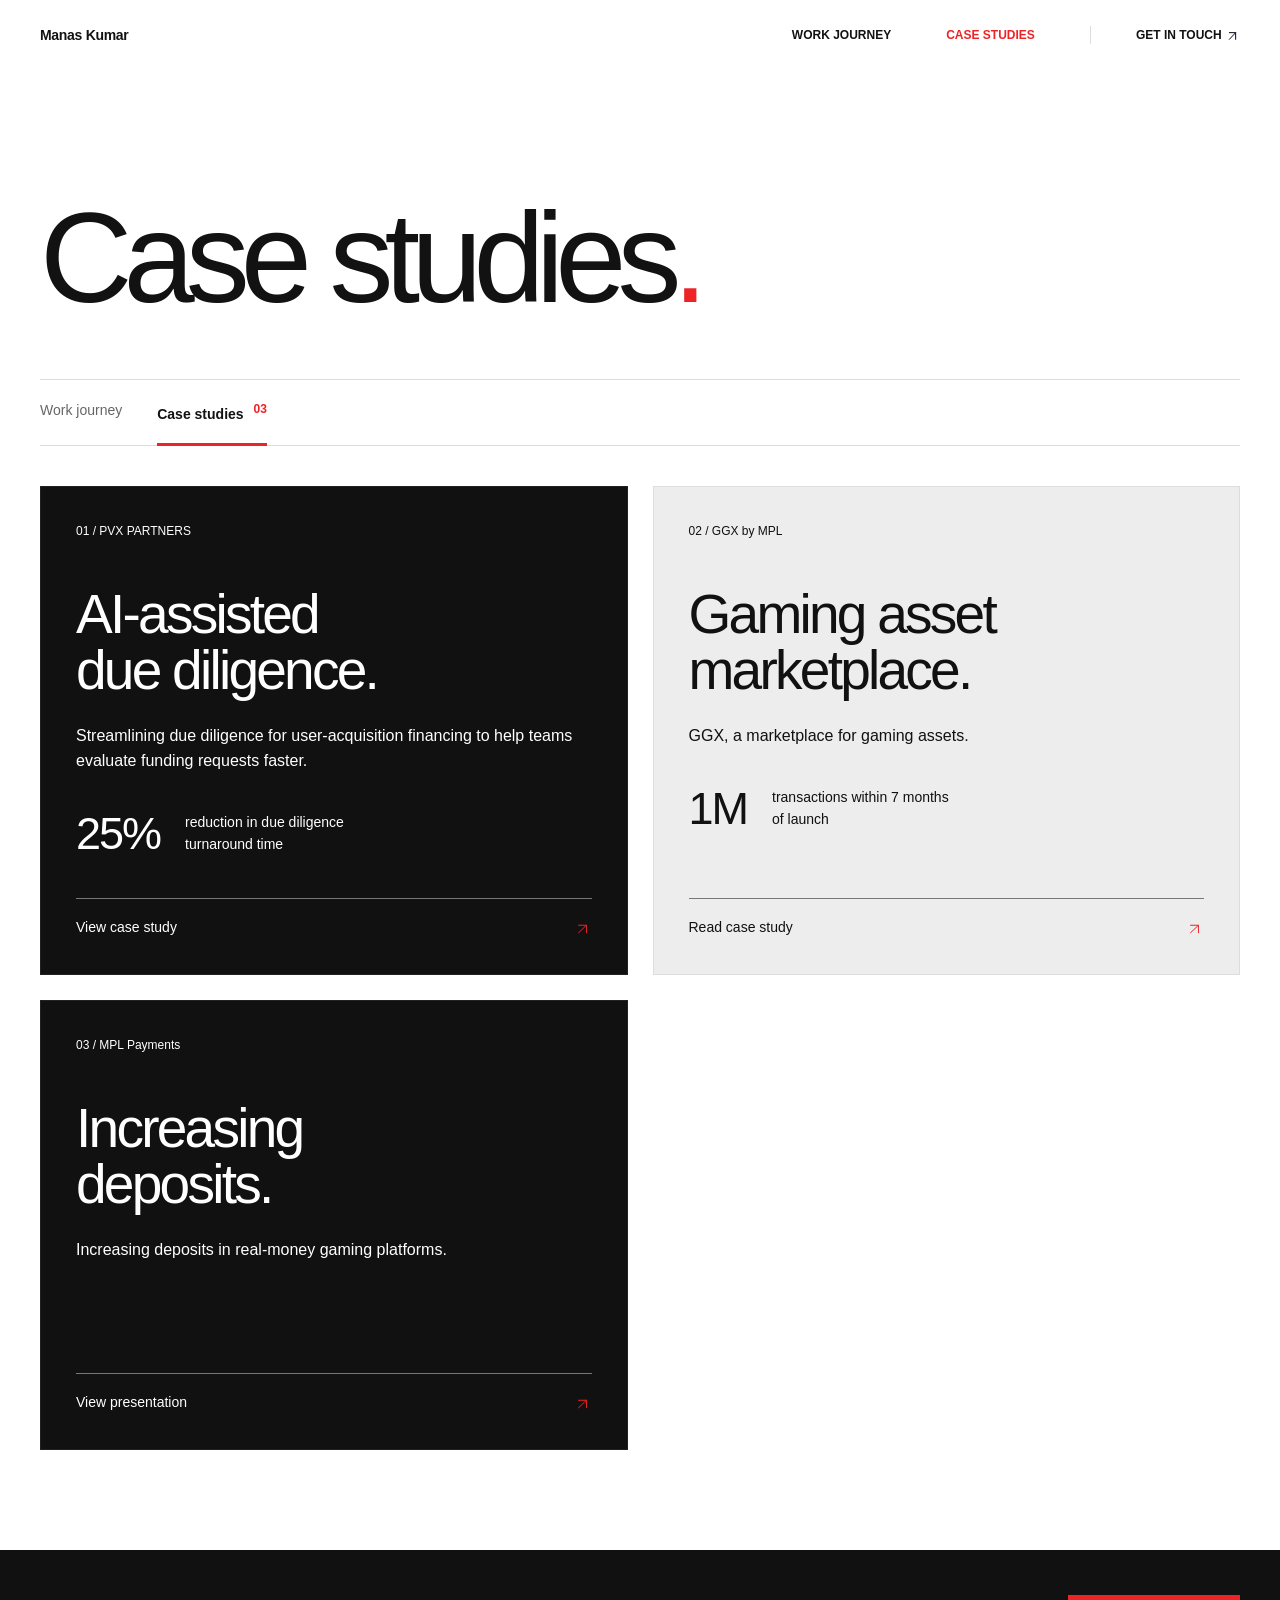
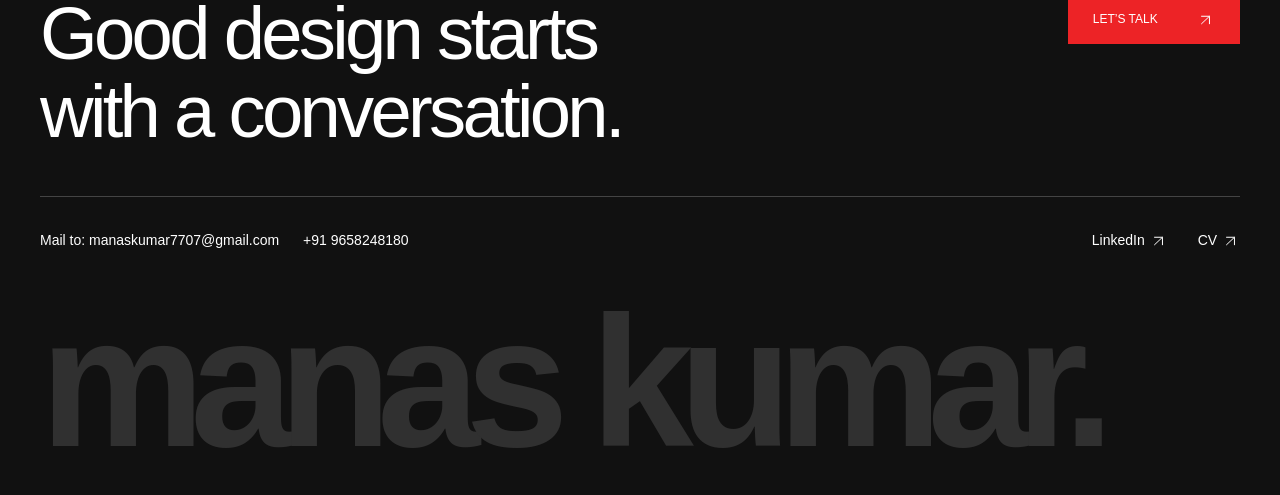
==== commit 0d607aba: "Match revised hero, metrics and case-study design" ====
--- a/case-studies.html
+++ b/case-studies.html
@@ -1,8 +1,9 @@
 <!DOCTYPE html>
+
 <html lang="en"><head>
 <meta charset="utf-8"/><meta content="width=device-width, initial-scale=1" name="viewport"/>
 <title>Case Studies — Manas Kumar</title>
 <meta content="Manas Kumar. Ten years of crafting products and experiences. Selected work in design strategy, product design and leadership at PVX Partners, AskMyGuru, Pidilite and MPL." name="description"/>
 <link href="data:image/svg+xml,%3Csvg xmlns='http://www.w3.org/2000/svg' viewBox='0 0 64 64'%3E%3Crect width='64' height='64' rx='12' fill='%23171918'/%3E%3Ctext x='32' y='43' text-anchor='middle' font-family='Arial' font-size='34' fill='%23ed2326'%3Em%3C/text%3E%3C/svg%3E" rel="icon" type="image/svg+xml"/>
-<link href="style.css" rel="stylesheet"/>
-<style>.footer-bottom .contact-details{display:flex;flex-wrap:wrap;gap:10px 24px;margin-top:0}.contact-details a{overflow-wrap:anywhere}@media(max-width:600px){.footer-bottom .contact-details{flex-direction:column;gap:10px}}</style></head><body><a class="skip" href="#main">Skip to content</a><header class="wrap"><a class="wordmark" href="./index.html">Manas Kumar</a><nav aria-label="Main navigation"><a href="./index.html#work">Work journey</a><a aria-current="page" href="./case-studies.html">Case studies</a><a href="https://in.linkedin.com/in/manas-kumar-b710517a" rel="noopener" target="_blank">Get in touch <img alt="" aria-hidden="true" class="arrow-icon" src="./arrow-dark.svg"/></a></nav></header><main id="main"><section class="case-hero wrap"><h1>Case studies<span>.</span></h1><p>A closer look at AI-assisted due diligence, gaming marketplaces, and deposit experiences.</p></section><nav aria-label="Portfolio sections" class="journey-nav wrap"><a href="./index.html#work">Work journey</a><a aria-current="page" href="./case-studies.html">Case studies <span>03</span></a></nav><section aria-label="Case studies" class="case-grid wrap"><a class="case-card" href="https://www.figma.com/deck/tCbVBahCQZDaGWypi3lBlV" rel="noopener" target="_blank"><div class="case-top"><span>01 / PVX PARTNERS</span></div><h2>AI-assisted<br/>due diligence.</h2><p>Streamlining due diligence for user-acquisition financing to help teams evaluate funding requests faster.</p><div class="case-outcome"><strong>25%</strong><span>reduction in due diligence turnaround time</span></div><span class="case-action">View case study <span aria-hidden="true"><img alt="" aria-hidden="true" class="arrow-icon" src="./arrow-red.svg"/></span></span></a><a class="case-card" href="https://medium.com/@manaskumar/1b709e469501" rel="noopener" target="_blank"><div class="case-top"><span>02 / MPL</span></div><h2>Gaming asset<br/>marketplace.</h2><p>GGX, a marketplace for gaming assets.</p><div class="case-outcome"><strong>1M</strong><span>transactions within 7 months of launch</span></div><span class="case-action">Read case study <span aria-hidden="true"><img alt="" aria-hidden="true" class="arrow-icon" src="./arrow-red.svg"/></span></span></a><a class="case-card" href="https://pitch.com/v/increasing-deposits-in-real-money-gaming-platform-4pfdnw" rel="noopener" target="_blank"><div class="case-top"><span>03 / GAMING</span></div><h2>Increasing<br/>deposits.</h2><p>Increasing deposits in real-money gaming platforms.</p><span class="case-action">View presentation <span aria-hidden="true"><img alt="" aria-hidden="true" class="arrow-icon" src="./arrow-red.svg"/></span></span></a></section></main><footer><div class="wrap"><div class="footer-heading"><a class="contact-title" href="https://in.linkedin.com/in/manas-kumar-b710517a" rel="noopener" target="_blank">Good design starts<br/>with a conversation.</a><a class="footer-cta" href="https://in.linkedin.com/in/manas-kumar-b710517a" rel="noopener" target="_blank">LET’S TALK <span aria-hidden="true"><img alt="" aria-hidden="true" class="arrow-icon" src="./arrow-white.svg"/></span></a></div><div class="footer-bottom"><div class="contact-details"><a href="mailto:manaskumar7707@gmail.com">Mail to: manaskumar7707@gmail.com</a><a href="tel:+919658248180">+91 9658248180</a></div><div><a href="https://in.linkedin.com/in/manas-kumar-b710517a" rel="noopener" target="_blank">LinkedIn <img alt="" aria-hidden="true" class="arrow-icon" src="./arrow-white.svg"/></a><a href="./Manas-Kumar-CV.pdf" rel="noopener" target="_blank">CV <img alt="" aria-hidden="true" class="arrow-icon" src="./arrow-white.svg"/></a></div></div><div aria-hidden="true" class="footer-wordmark">manas kumar.</div></div></footer></body></html>
+<link href="style.css?v=20260928-layout19" rel="stylesheet"/>
+<style>.footer-bottom .contact-details{display:flex;flex-wrap:wrap;gap:10px 24px;margin-top:0}.contact-details a{overflow-wrap:anywhere}@media(max-width:600px){.footer-bottom .contact-details{flex-direction:column;gap:10px}}</style></head><body><a class="skip" href="#main">Skip to content</a><header class="wrap"><a class="wordmark" href="./index.html">Manas Kumar</a><nav aria-label="Main navigation"><a href="./index.html#work">Work journey</a><a aria-current="page" href="./case-studies.html">Case studies</a><a href="https://in.linkedin.com/in/manas-kumar-b710517a" rel="noopener" target="_blank">Get in touch <img alt="" aria-hidden="true" class="arrow-icon" src="./arrow-dark.svg"/></a></nav></header><main id="main"><section class="case-hero wrap"><h1>Case studies<span>.</span></h1></section><nav aria-label="Portfolio sections" class="journey-nav wrap"><a href="./index.html#work">Work journey</a><a aria-current="page" href="./case-studies.html">Case studies <span>03</span></a></nav><section aria-label="Case studies" class="case-grid wrap"><a class="case-card" href="https://www.figma.com/deck/tCbVBahCQZDaGWypi3lBlV" rel="noopener" target="_blank"><div class="case-top"><span>01 / PVX PARTNERS</span></div><h2>AI-assisted<br/>due diligence.</h2><p>Streamlining due diligence for user-acquisition financing to help teams evaluate funding requests faster.</p><div class="case-outcome"><strong>25%</strong><span>reduction in due diligence turnaround time</span></div><span class="case-action">View case study <span aria-hidden="true"><img alt="" aria-hidden="true" class="arrow-icon" src="./arrow-red.svg?v=20260928-mobile"/></span></span></a><a class="case-card" href="https://medium.com/@manaskumar/1b709e469501" rel="noopener" target="_blank"><div class="case-top"><span>02 / GGX by MPL</span></div><h2>Gaming asset<br/>marketplace.</h2><p>GGX, a marketplace for gaming assets.</p><div class="case-outcome"><strong>1M</strong><span>transactions within 7 months of launch</span></div><span class="case-action">Read case study <span aria-hidden="true"><img alt="" aria-hidden="true" class="arrow-icon" src="./arrow-red.svg?v=20260928-mobile"/></span></span></a><a class="case-card" href="https://pitch.com/v/increasing-deposits-in-real-money-gaming-platform-4pfdnw" rel="noopener" target="_blank"><div class="case-top"><span>03 / MPL Payments</span></div><h2>Increasing<br/>deposits.</h2><p>Increasing deposits in real-money gaming platforms.</p><span class="case-action">View presentation <span aria-hidden="true"><img alt="" aria-hidden="true" class="arrow-icon" src="./arrow-red.svg?v=20260928-mobile"/></span></span></a></section></main><footer><div class="wrap"><div class="footer-heading"><a class="contact-title" href="https://in.linkedin.com/in/manas-kumar-b710517a" rel="noopener" target="_blank">Good design starts<br/>with a conversation.</a><a class="footer-cta" href="https://in.linkedin.com/in/manas-kumar-b710517a" rel="noopener" target="_blank">LET’S TALK <span aria-hidden="true"><img alt="" aria-hidden="true" class="arrow-icon" src="./arrow-white.svg"/></span></a></div><div class="footer-bottom"><div class="contact-details"><a href="mailto:manaskumar7707@gmail.com">Mail to: manaskumar7707@gmail.com</a><a href="tel:+919658248180">+91 9658248180</a></div><div><a href="https://in.linkedin.com/in/manas-kumar-b710517a" rel="noopener" target="_blank">LinkedIn <img alt="" aria-hidden="true" class="arrow-icon" src="./arrow-white.svg"/></a><a href="./Manas-Kumar-CV.pdf" rel="noopener" target="_blank">CV <img alt="" aria-hidden="true" class="arrow-icon" src="./arrow-white.svg"/></a></div></div><div aria-hidden="true" class="footer-wordmark">manas kumar.</div></div></footer></body></html>
--- a/style.css
+++ b/style.css
@@ -51,3 +51,15 @@
  .hero-cv{color:rgba(255,255,255,.6)}
  .name-stage h1{letter-spacing:-.087273em}
 }
+
+
+/* Figma revision 19: intro layout, metric scale, case-card labels. */
+.hero-bottom{grid-template-columns:minmax(0,calc((100% - 60px)/3)) 1fr;padding-left:18px}
+.hero-copy p{font-weight:700}.hero-introduction{color:#fff}
+.hero-cv{justify-self:start;grid-column:2}
+.career-metrics strong{font-size:38px;line-height:63.8px}
+.case-top span:first-child{color:inherit}
+.case-hero h1{margin-bottom:0}
+@media(max-width:900px) and (min-width:601px){.hero-bottom{grid-template-columns:minmax(0,2fr) 1fr}.hero-cv{grid-column:2}}
+@media(max-width:600px){.hero-bottom{display:block;padding:25px 6px 30px}.hero-copy p{font-weight:400}.hero-cv{padding-bottom:0}.career-metrics strong{line-height:41.8px}}
+@media(max-width:600px){.company-strip.logo-marquee{padding-bottom:0}.hero-stage{padding-bottom:79px}}
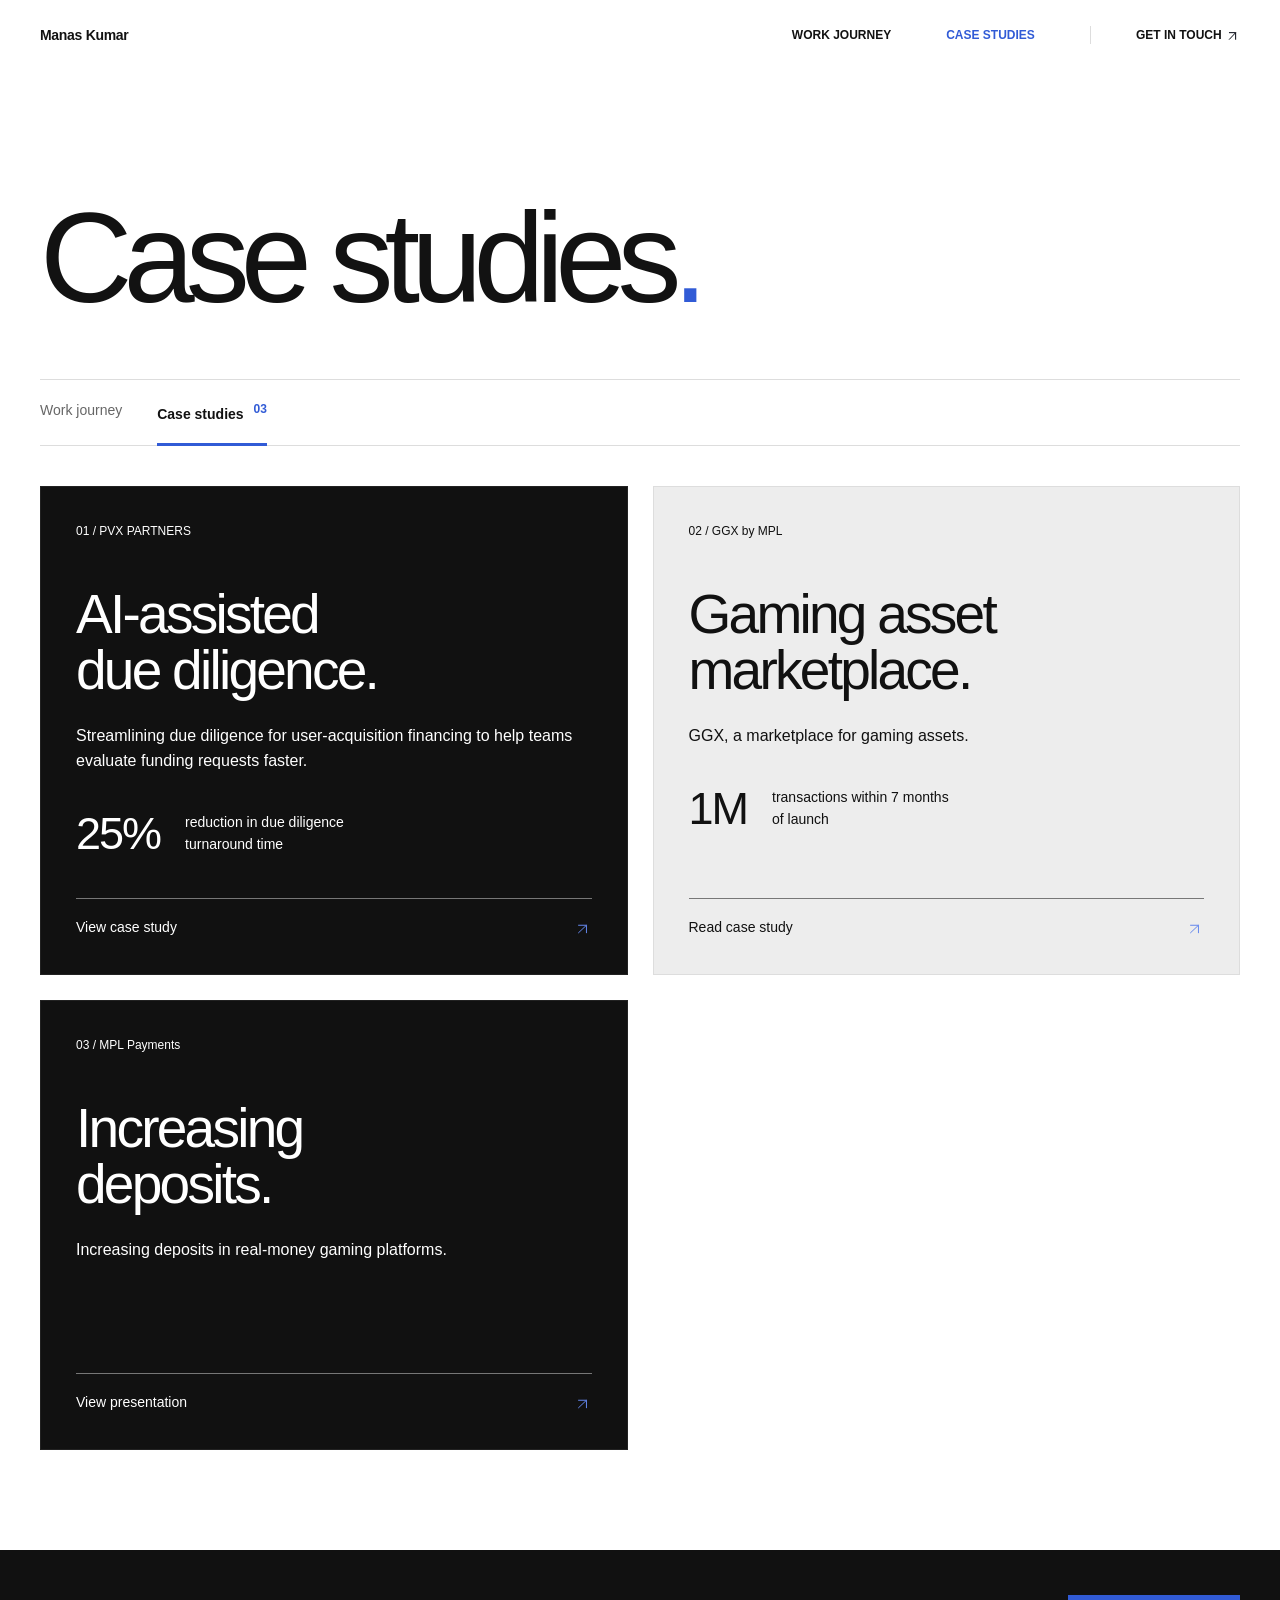
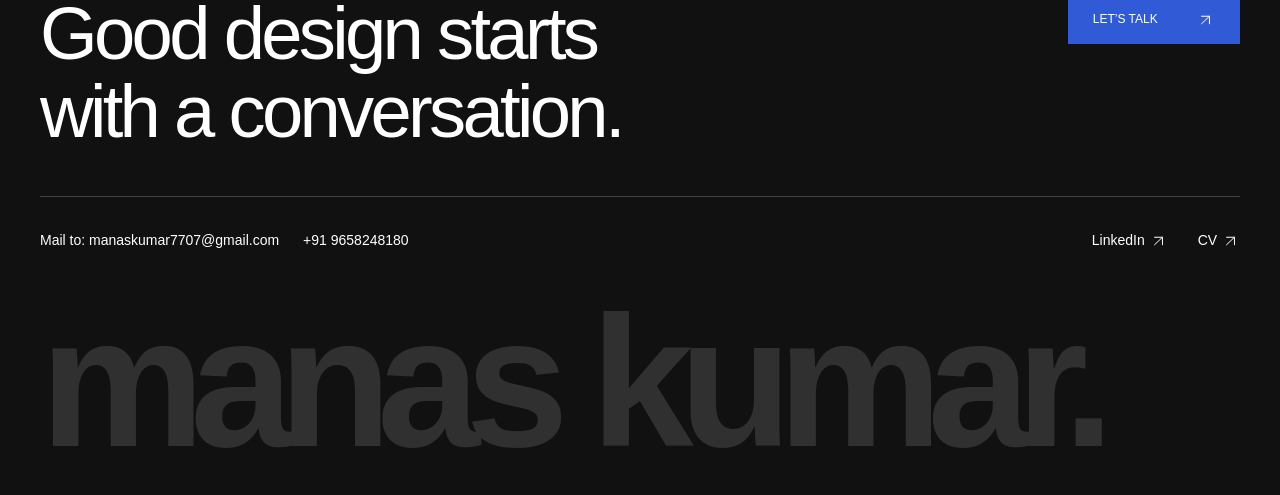
==== commit c3b971b7: "Add mk favicon and cobalt palette; align hero label" ====
--- a/case-studies.html
+++ b/case-studies.html
@@ -4,6 +4,6 @@
 <meta charset="utf-8"/><meta content="width=device-width, initial-scale=1" name="viewport"/>
 <title>Case Studies — Manas Kumar</title>
 <meta content="Manas Kumar. Ten years of crafting products and experiences. Selected work in design strategy, product design and leadership at PVX Partners, AskMyGuru, Pidilite and MPL." name="description"/>
-<link href="data:image/svg+xml,%3Csvg xmlns='http://www.w3.org/2000/svg' viewBox='0 0 64 64'%3E%3Crect width='64' height='64' rx='12' fill='%23171918'/%3E%3Ctext x='32' y='43' text-anchor='middle' font-family='Arial' font-size='34' fill='%23ed2326'%3Em%3C/text%3E%3C/svg%3E" rel="icon" type="image/svg+xml"/>
-<link href="style.css?v=20260928-layout19" rel="stylesheet"/>
-<style>.footer-bottom .contact-details{display:flex;flex-wrap:wrap;gap:10px 24px;margin-top:0}.contact-details a{overflow-wrap:anywhere}@media(max-width:600px){.footer-bottom .contact-details{flex-direction:column;gap:10px}}</style></head><body><a class="skip" href="#main">Skip to content</a><header class="wrap"><a class="wordmark" href="./index.html">Manas Kumar</a><nav aria-label="Main navigation"><a href="./index.html#work">Work journey</a><a aria-current="page" href="./case-studies.html">Case studies</a><a href="https://in.linkedin.com/in/manas-kumar-b710517a" rel="noopener" target="_blank">Get in touch <img alt="" aria-hidden="true" class="arrow-icon" src="./arrow-dark.svg"/></a></nav></header><main id="main"><section class="case-hero wrap"><h1>Case studies<span>.</span></h1></section><nav aria-label="Portfolio sections" class="journey-nav wrap"><a href="./index.html#work">Work journey</a><a aria-current="page" href="./case-studies.html">Case studies <span>03</span></a></nav><section aria-label="Case studies" class="case-grid wrap"><a class="case-card" href="https://www.figma.com/deck/tCbVBahCQZDaGWypi3lBlV" rel="noopener" target="_blank"><div class="case-top"><span>01 / PVX PARTNERS</span></div><h2>AI-assisted<br/>due diligence.</h2><p>Streamlining due diligence for user-acquisition financing to help teams evaluate funding requests faster.</p><div class="case-outcome"><strong>25%</strong><span>reduction in due diligence turnaround time</span></div><span class="case-action">View case study <span aria-hidden="true"><img alt="" aria-hidden="true" class="arrow-icon" src="./arrow-red.svg?v=20260928-mobile"/></span></span></a><a class="case-card" href="https://medium.com/@manaskumar/1b709e469501" rel="noopener" target="_blank"><div class="case-top"><span>02 / GGX by MPL</span></div><h2>Gaming asset<br/>marketplace.</h2><p>GGX, a marketplace for gaming assets.</p><div class="case-outcome"><strong>1M</strong><span>transactions within 7 months of launch</span></div><span class="case-action">Read case study <span aria-hidden="true"><img alt="" aria-hidden="true" class="arrow-icon" src="./arrow-red.svg?v=20260928-mobile"/></span></span></a><a class="case-card" href="https://pitch.com/v/increasing-deposits-in-real-money-gaming-platform-4pfdnw" rel="noopener" target="_blank"><div class="case-top"><span>03 / MPL Payments</span></div><h2>Increasing<br/>deposits.</h2><p>Increasing deposits in real-money gaming platforms.</p><span class="case-action">View presentation <span aria-hidden="true"><img alt="" aria-hidden="true" class="arrow-icon" src="./arrow-red.svg?v=20260928-mobile"/></span></span></a></section></main><footer><div class="wrap"><div class="footer-heading"><a class="contact-title" href="https://in.linkedin.com/in/manas-kumar-b710517a" rel="noopener" target="_blank">Good design starts<br/>with a conversation.</a><a class="footer-cta" href="https://in.linkedin.com/in/manas-kumar-b710517a" rel="noopener" target="_blank">LET’S TALK <span aria-hidden="true"><img alt="" aria-hidden="true" class="arrow-icon" src="./arrow-white.svg"/></span></a></div><div class="footer-bottom"><div class="contact-details"><a href="mailto:manaskumar7707@gmail.com">Mail to: manaskumar7707@gmail.com</a><a href="tel:+919658248180">+91 9658248180</a></div><div><a href="https://in.linkedin.com/in/manas-kumar-b710517a" rel="noopener" target="_blank">LinkedIn <img alt="" aria-hidden="true" class="arrow-icon" src="./arrow-white.svg"/></a><a href="./Manas-Kumar-CV.pdf" rel="noopener" target="_blank">CV <img alt="" aria-hidden="true" class="arrow-icon" src="./arrow-white.svg"/></a></div></div><div aria-hidden="true" class="footer-wordmark">manas kumar.</div></div></footer></body></html>
+<link href="./favicon.svg?v=20260930-mk" rel="icon" type="image/svg+xml"/>
+<link href="style.css?v=20260930-cobalt" rel="stylesheet"/>
+<style>.footer-bottom .contact-details{display:flex;flex-wrap:wrap;gap:10px 24px;margin-top:0}.contact-details a{overflow-wrap:anywhere}@media(max-width:600px){.footer-bottom .contact-details{flex-direction:column;gap:10px}}</style></head><body><a class="skip" href="#main">Skip to content</a><header class="wrap"><a class="wordmark" href="./index.html">Manas Kumar</a><nav aria-label="Main navigation"><a href="./index.html#work">Work journey</a><a aria-current="page" href="./case-studies.html">Case studies</a><a href="https://in.linkedin.com/in/manas-kumar-b710517a" rel="noopener" target="_blank">Get in touch <img alt="" aria-hidden="true" class="arrow-icon" src="./arrow-dark.svg"/></a></nav></header><main id="main"><section class="case-hero wrap"><h1>Case studies<span>.</span></h1></section><nav aria-label="Portfolio sections" class="journey-nav wrap"><a href="./index.html#work">Work journey</a><a aria-current="page" href="./case-studies.html">Case studies <span>03</span></a></nav><section aria-label="Case studies" class="case-grid wrap"><a class="case-card" href="https://www.figma.com/deck/tCbVBahCQZDaGWypi3lBlV" rel="noopener" target="_blank"><div class="case-top"><span>01 / PVX PARTNERS</span></div><h2>AI-assisted<br/>due diligence.</h2><p>Streamlining due diligence for user-acquisition financing to help teams evaluate funding requests faster.</p><div class="case-outcome"><strong>25%</strong><span>reduction in due diligence turnaround time</span></div><span class="case-action">View case study <span aria-hidden="true"><img alt="" aria-hidden="true" class="arrow-icon" src="./arrow-blue.svg?v=20260930"/></span></span></a><a class="case-card" href="https://medium.com/@manaskumar/1b709e469501" rel="noopener" target="_blank"><div class="case-top"><span>02 / GGX by MPL</span></div><h2>Gaming asset<br/>marketplace.</h2><p>GGX, a marketplace for gaming assets.</p><div class="case-outcome"><strong>1M</strong><span>transactions within 7 months of launch</span></div><span class="case-action">Read case study <span aria-hidden="true"><img alt="" aria-hidden="true" class="arrow-icon" src="./arrow-blue.svg?v=20260930"/></span></span></a><a class="case-card" href="https://pitch.com/v/increasing-deposits-in-real-money-gaming-platform-4pfdnw" rel="noopener" target="_blank"><div class="case-top"><span>03 / MPL Payments</span></div><h2>Increasing<br/>deposits.</h2><p>Increasing deposits in real-money gaming platforms.</p><span class="case-action">View presentation <span aria-hidden="true"><img alt="" aria-hidden="true" class="arrow-icon" src="./arrow-blue.svg?v=20260930"/></span></span></a></section></main><footer><div class="wrap"><div class="footer-heading"><a class="contact-title" href="https://in.linkedin.com/in/manas-kumar-b710517a" rel="noopener" target="_blank">Good design starts<br/>with a conversation.</a><a class="footer-cta" href="https://in.linkedin.com/in/manas-kumar-b710517a" rel="noopener" target="_blank">LET’S TALK <span aria-hidden="true"><img alt="" aria-hidden="true" class="arrow-icon" src="./arrow-white.svg"/></span></a></div><div class="footer-bottom"><div class="contact-details"><a href="mailto:manaskumar7707@gmail.com">Mail to: manaskumar7707@gmail.com</a><a href="tel:+919658248180">+91 9658248180</a></div><div><a href="https://in.linkedin.com/in/manas-kumar-b710517a" rel="noopener" target="_blank">LinkedIn <img alt="" aria-hidden="true" class="arrow-icon" src="./arrow-white.svg"/></a><a href="./Manas-Kumar-CV.pdf" rel="noopener" target="_blank">CV <img alt="" aria-hidden="true" class="arrow-icon" src="./arrow-white.svg"/></a></div></div><div aria-hidden="true" class="footer-wordmark">manas kumar.</div></div></footer></body></html>
--- a/style.css
+++ b/style.css
@@ -1,4 +1,4 @@
-:root{--ink:#121212;--muted:#666;--line:#ddd;--paper:#fff;--accent:#ed2326}*{box-sizing:border-box}html{scroll-behavior:smooth;scroll-padding-top:85px}body{margin:0;background:var(--paper);color:var(--ink);font-family:Arial,Helvetica,sans-serif;line-height:1.55;font-size:16px;-webkit-font-smoothing:antialiased}a{color:inherit;text-decoration:none}a:hover{text-decoration:underline;text-underline-offset:5px}a:focus-visible{outline:2px solid var(--accent);outline-offset:6px}.wrap{width:calc(100% - 80px);max-width:1600px;margin:auto}header{display:flex;align-items:center;justify-content:space-between;min-height:70px;gap:25px}.wordmark{font-size:36px;font-weight:800;letter-spacing:-3px;display:flex;align-items:center;line-height:1}.brand-dot{color:var(--accent)}.brand-name{font-size:14px;font-weight:600;letter-spacing:-.3px;margin-left:18px}header nav{display:flex;gap:55px;font-size:12px;font-weight:600;text-transform:uppercase}header nav a[aria-current]{color:var(--accent)}header nav a:last-child{border-left:1px solid var(--line);padding-left:45px}.hero-stage{background:#101010;color:#fff;position:relative;overflow:hidden}.hero-stage:before{content:'';position:absolute;inset:0;pointer-events:none;background:radial-gradient(ellipse at 7% 40%,#45454570,transparent 55%),repeating-radial-gradient(ellipse at -15% 45%,transparent 0 28px,#ffffff09 29px 30px,transparent 31px 53px);opacity:.6}.hero-grid{position:relative;background:linear-gradient(90deg,transparent calc(33.333% - 1px),#ffffff12 33.333%,transparent calc(33.333% + 1px),transparent calc(66.666% - 1px),#ffffff12 66.666%,transparent calc(66.666% + 1px));border-left:1px solid #ffffff12;border-right:1px solid #ffffff12}.hero-meta{display:flex;justify-content:space-between;font-size:12px;padding-top:28px}.disciplines{display:grid;grid-template-columns:repeat(3,1fr);padding-top:65px;padding-bottom:18px;font-size:12px;border-bottom:1px solid #ffffff25}.name-stage{position:relative;border-bottom:1px solid #ffffff25;padding:0 0 18px}.name-stage h1{font-size:clamp(100px,24.5vw,390px);letter-spacing:-.095em;font-weight:700;line-height:.96;margin:0 0 0 -.035em;white-space:nowrap}.name-dot{color:#fff}.signature{position:absolute;right:3%;bottom:3px;color:var(--accent);font-family:Georgia,'Times New Roman',serif;font-style:italic;font-size:clamp(24px,4.6vw,72px);letter-spacing:-.06em;margin:0;transform:rotate(-5deg);text-shadow:0 1px #101010}.hero-bottom{display:grid;grid-template-columns:1fr 1fr 1fr;gap:30px;padding:26px 0 40px}.hero-caption{font-size:12px;color:#b8b8b8;padding-top:5px}.hero-copy p{font-size:17px;color:#d2d2d2;margin:0 0 24px;max-width:430px}.solid-link{background:var(--accent);padding:17px 22px;display:flex;justify-content:space-between;font-size:12px;font-weight:700;color:#fff}.solid-link:hover{background:#c51d20;text-decoration:none}.hero-cv{align-self:end;justify-self:end;font-size:12px;padding-bottom:18px}.company-strip{display:flex;justify-content:space-between;gap:25px;flex-wrap:wrap;border-top:1px solid #ffffff25;padding:22px 0;color:#aaa;font-size:18px;font-weight:600;letter-spacing:-.6px}.opening{padding:83px 0 76px;background:linear-gradient(90deg,transparent calc(33.333% - 1px),#eee 33.333%,transparent calc(33.333% + 1px),transparent calc(66.666% - 1px),#eee 66.666%,transparent calc(66.666% + 1px))}.section-code,.eyebrow{font-size:12px;font-weight:600;letter-spacing:.6px}.opening .section-code{margin:0 0 40px 33.333%}.section-code:before{content:'▰';color:var(--accent);margin-right:12px}.opening h2{font-size:clamp(35px,5.2vw,77px);font-weight:500;line-height:1.08;letter-spacing:-.055em;margin:0 0 36px}.opening-copy{max-width:460px;margin:0 0 0 33.333%;font-size:17px;color:#555}.journey-nav{display:flex;gap:35px;border-top:1px solid var(--line);border-bottom:1px solid var(--line);position:sticky;top:0;z-index:4;background:#fff;font-size:14px}.journey-nav a{padding:20px 0;color:var(--muted);position:relative}.journey-nav a[aria-current]{color:var(--ink);font-weight:600}.journey-nav a[aria-current]:after{content:'';position:absolute;bottom:-1px;left:0;right:0;height:3px;background:var(--accent)}.journey-nav span{font-size:12px;color:var(--accent);vertical-align:super;margin-left:6px}.career-row{display:grid;grid-template-columns:1fr 2fr;gap:0;padding:65px 0;border-bottom:1px solid var(--line);scroll-margin-top:85px}.career-meta{position:sticky;top:95px;align-self:start;padding-right:38px}.career-number{display:block;font-size:13px;color:var(--accent);margin-bottom:30px}.career-date{font-size:13px;color:var(--muted);margin:0 0 12px}.career-meta h2{font-size:clamp(25px,3vw,45px);line-height:1.1;letter-spacing:-1.5px;font-weight:500;margin:0 0 15px}.career-role{font-size:14px;color:var(--muted);max-width:260px;margin:0}.career-content{border-left:1px solid var(--line);padding-left:42px}.career-content h3{font-size:clamp(28px,3.3vw,49px);line-height:1.08;letter-spacing:-.045em;font-weight:500;max-width:750px;margin:0 0 23px}.career-about{font-size:17px;max-width:650px;color:#666;margin:0 0 36px}.work-label{font-size:12px;color:#777;margin:0 0 23px}.work-items{display:grid;gap:26px;max-width:760px}.work-items h4{font-size:16px;margin:0 0 6px;font-weight:600}.work-items p{font-size:16px;color:#555;margin:0}.career-metrics{display:flex;gap:25px;border-top:1px solid var(--line);border-bottom:1px solid var(--line);padding:27px 0;margin-top:35px}.career-metrics>div{flex:1}.career-metrics strong{display:block;font-size:clamp(32px,4vw,58px);font-weight:500;line-height:1.1;letter-spacing:-2px;margin-bottom:12px}.career-metrics span{display:block;font-size:13px;color:#666;max-width:170px}.career-links{display:flex;flex-wrap:wrap;gap:16px 27px;margin-top:27px}.career-links a{font-size:14px;text-decoration:underline;text-underline-offset:5px}.career-links a:hover{color:var(--accent)}.foundations{display:grid;grid-template-columns:repeat(3,1fr);gap:45px;padding:65px 0 85px}.foundations .eyebrow{margin-top:0;color:#777}.foundations h2{font-size:36px;font-weight:500;line-height:1.12;letter-spacing:-1.5px;margin:20px 0}.foundations h3{font-size:14px;margin:0 0 23px}.foundations p{font-size:15px;color:#555;margin:0 0 20px}.foundations strong{font-weight:500;color:var(--ink)}.muted{color:#777}footer{background:#111;color:#fff;padding:45px 0 0;overflow:hidden}.footer-intro{display:flex;justify-content:space-between;align-items:center;margin-bottom:45px}.footer-intro a{font-size:12px;background:var(--accent);padding:15px 25px}.footer-intro a span{margin-left:35px}.footer-intro .section-code{margin:0}.contact-title{font-size:clamp(35px,5.8vw,85px);letter-spacing:-.05em;line-height:1.05;display:inline-block}.footer-bottom{display:flex;justify-content:space-between;gap:25px;padding:33px 0;margin-top:45px;border-top:1px solid #444;font-size:14px}.footer-bottom>div{display:flex;gap:30px}.footer-wordmark{font-size:clamp(50px,14.5vw,230px);letter-spacing:-.08em;line-height:1.05;white-space:nowrap;font-weight:700;color:#303030;padding-bottom:15px}.case-hero{padding:82px 0 55px}.case-hero .section-code{margin:0 0 40px}.case-hero h1{font-size:clamp(50px,10vw,150px);font-weight:500;letter-spacing:-.07em;line-height:1.03;margin:0 0 30px}.case-hero h1 span{color:var(--accent)}.case-hero>p:last-child{font-size:18px;max-width:500px;color:#666}.case-grid{display:grid;grid-template-columns:1fr 1fr;gap:25px;padding:40px 0 100px}.case-card{display:flex;flex-direction:column;background:#111;color:#fff;padding:35px;min-height:450px;border:1px solid #222;transition:background .2s}.case-card:nth-child(2){background:#ededed;color:#111;border-color:#ddd}.case-card:hover{background:#242424;text-decoration:none}.case-card:nth-child(2):hover{background:#e1e1e1}.case-top{display:flex;justify-content:space-between;gap:20px;font-size:12px}.case-top span:first-child{color:var(--accent)}.case-card h2{font-size:clamp(33px,4.3vw,65px);line-height:1.03;letter-spacing:-.05em;font-weight:500;margin:45px 0 25px}.case-card>p{font-size:16px;margin:0 0 25px}.case-outcome{display:flex;align-items:center;gap:25px;margin-bottom:30px}.case-outcome strong{font-size:45px;font-weight:500;letter-spacing:-2px}.case-outcome span{font-size:14px;max-width:190px}.case-action{display:flex;justify-content:space-between;margin-top:auto;border-top:1px solid #777;padding-top:18px;font-size:14px}.skip{position:absolute;top:-100px;left:20px;background:#fff;z-index:10;padding:12px}.skip:focus{top:10px}@media(max-width:900px){.wrap{width:calc(100% - 48px)}header nav{gap:25px}header nav a:last-child{padding-left:20px}.brand-name{display:none}.disciplines{padding-top:45px}.hero-bottom{grid-template-columns:1fr 2fr;gap:25px}.hero-cv{grid-column:2;justify-self:start;padding:0}.hero-copy p{font-size:16px}.career-content{padding-left:28px}.career-metrics{gap:15px}.career-meta{padding-right:25px}.foundations{gap:25px}.company-strip{font-size:15px}.case-card{padding:27px}}@media(max-width:600px){.wrap{width:calc(100% - 36px)}header{min-height:65px;gap:15px}.wordmark{font-size:30px}header nav{gap:17px;font-size:10px}header nav a:last-child{display:none}.hero-meta{font-size:10px;padding-top:22px;gap:30px}.hero-meta span:last-child{text-align:right}.disciplines{font-size:9px;padding-top:42px;gap:14px;padding-bottom:14px}.name-stage{padding:8px 0 26px}.name-stage h1{font-size:25vw;letter-spacing:-.085em;line-height:1.1}.signature{font-size:29px;bottom:2px;right:3%}.hero-bottom{display:block;padding:25px 0 30px}.hero-caption{display:block;font-size:10px;margin-bottom:22px}.hero-caption br{display:none}.hero-caption{max-width:220px}.hero-copy p{font-size:16px;max-width:350px}.solid-link{padding:16px 18px}.hero-cv{display:inline-block;margin-top:20px;font-size:12px}.company-strip{display:grid;grid-template-columns:repeat(3,1fr);font-size:13px;gap:18px;padding:20px 0}.opening{padding:48px 0 43px}.opening .section-code{margin:0 0 30px;font-size:11px}.opening h2{font-size:39px}.opening-copy{margin:0;font-size:16px;max-width:350px}.journey-nav{gap:30px}.journey-nav a{padding:17px 0}.career-row{display:block;padding:35px 0}.career-meta{position:static;padding:0;margin-bottom:29px}.career-number{margin-bottom:20px}.career-date{font-size:12px}.career-meta h2{font-size:34px}.career-role{max-width:320px;font-size:14px}.career-content{border:0;padding:0}.career-content h3{font-size:29px;max-width:340px}.career-about{font-size:16px;margin-bottom:25px}.career-metrics{flex-wrap:wrap;gap:25px}.career-metrics>div{min-width:100px}.career-metrics strong{font-size:38px}.career-metrics span{font-size:13px}.foundations{grid-template-columns:1fr;padding:40px 0;gap:25px}.foundations h2{font-size:33px}.footer-intro{gap:20px;margin-bottom:30px}.footer-intro .section-code{font-size:10px}.footer-intro a{font-size:10px;padding:12px}.footer-intro a span{margin-left:12px}.contact-title{font-size:39px}.footer-bottom{display:block;font-size:13px;margin-top:30px;padding:25px 0}.footer-bottom>div{margin-top:20px}.footer-wordmark{font-size:14vw;padding:10px 0 20px}.case-hero{padding:50px 0 35px}.case-hero .section-code{font-size:11px;margin-bottom:30px}.case-hero h1{font-size:17vw}.case-hero>p:last-child{font-size:16px}.case-grid{grid-template-columns:1fr;padding:28px 0 55px}.case-card{min-height:410px;padding:27px}.case-card h2{font-size:42px}.case-top{font-size:11px}}@media(prefers-reduced-motion:reduce){html{scroll-behavior:auto}.case-card{transition:none}}
+:root{--ink:#121212;--muted:#666;--line:#ddd;--paper:#fff;--accent:#315bd6}*{box-sizing:border-box}html{scroll-behavior:smooth;scroll-padding-top:85px}body{margin:0;background:var(--paper);color:var(--ink);font-family:Arial,Helvetica,sans-serif;line-height:1.55;font-size:16px;-webkit-font-smoothing:antialiased}a{color:inherit;text-decoration:none}a:hover{text-decoration:underline;text-underline-offset:5px}a:focus-visible{outline:2px solid var(--accent);outline-offset:6px}.wrap{width:calc(100% - 80px);max-width:1600px;margin:auto}header{display:flex;align-items:center;justify-content:space-between;min-height:70px;gap:25px}.wordmark{font-size:36px;font-weight:800;letter-spacing:-3px;display:flex;align-items:center;line-height:1}.brand-dot{color:var(--accent)}.brand-name{font-size:14px;font-weight:600;letter-spacing:-.3px;margin-left:18px}header nav{display:flex;gap:55px;font-size:12px;font-weight:600;text-transform:uppercase}header nav a[aria-current]{color:var(--accent)}header nav a:last-child{border-left:1px solid var(--line);padding-left:45px}.hero-stage{background:#101010;color:#fff;position:relative;overflow:hidden}.hero-stage:before{content:'';position:absolute;inset:0;pointer-events:none;background:radial-gradient(ellipse at 7% 40%,#45454570,transparent 55%),repeating-radial-gradient(ellipse at -15% 45%,transparent 0 28px,#ffffff09 29px 30px,transparent 31px 53px);opacity:.6}.hero-grid{position:relative;background:linear-gradient(90deg,transparent calc(33.333% - 1px),#ffffff12 33.333%,transparent calc(33.333% + 1px),transparent calc(66.666% - 1px),#ffffff12 66.666%,transparent calc(66.666% + 1px));border-left:1px solid #ffffff12;border-right:1px solid #ffffff12}.hero-meta{display:flex;justify-content:space-between;font-size:12px;padding-top:28px}.disciplines{display:grid;grid-template-columns:repeat(3,1fr);padding-top:65px;padding-bottom:18px;font-size:12px;border-bottom:1px solid #ffffff25}.name-stage{position:relative;border-bottom:1px solid #ffffff25;padding:0 0 18px}.name-stage h1{font-size:clamp(100px,24.5vw,390px);letter-spacing:-.095em;font-weight:700;line-height:.96;margin:0 0 0 -.035em;white-space:nowrap}.name-dot{color:#fff}.signature{position:absolute;right:3%;bottom:3px;color:var(--accent);font-family:Georgia,'Times New Roman',serif;font-style:italic;font-size:clamp(24px,4.6vw,72px);letter-spacing:-.06em;margin:0;transform:rotate(-5deg);text-shadow:0 1px #101010}.hero-bottom{display:grid;grid-template-columns:1fr 1fr 1fr;gap:30px;padding:26px 0 40px}.hero-caption{font-size:12px;color:#b8b8b8;padding-top:5px}.hero-copy p{font-size:17px;color:#d2d2d2;margin:0 0 24px;max-width:430px}.solid-link{background:var(--accent);padding:17px 22px;display:flex;justify-content:space-between;font-size:12px;font-weight:700;color:#fff}.solid-link:hover{background:#2345ad;text-decoration:none}.hero-cv{align-self:end;justify-self:end;font-size:12px;padding-bottom:18px}.company-strip{display:flex;justify-content:space-between;gap:25px;flex-wrap:wrap;border-top:1px solid #ffffff25;padding:22px 0;color:#aaa;font-size:18px;font-weight:600;letter-spacing:-.6px}.opening{padding:83px 0 76px;background:linear-gradient(90deg,transparent calc(33.333% - 1px),#eee 33.333%,transparent calc(33.333% + 1px),transparent calc(66.666% - 1px),#eee 66.666%,transparent calc(66.666% + 1px))}.section-code,.eyebrow{font-size:12px;font-weight:600;letter-spacing:.6px}.opening .section-code{margin:0 0 40px 33.333%}.section-code:before{content:'▰';color:var(--accent);margin-right:12px}.opening h2{font-size:clamp(35px,5.2vw,77px);font-weight:500;line-height:1.08;letter-spacing:-.055em;margin:0 0 36px}.opening-copy{max-width:460px;margin:0 0 0 33.333%;font-size:17px;color:#555}.journey-nav{display:flex;gap:35px;border-top:1px solid var(--line);border-bottom:1px solid var(--line);position:sticky;top:0;z-index:4;background:#fff;font-size:14px}.journey-nav a{padding:20px 0;color:var(--muted);position:relative}.journey-nav a[aria-current]{color:var(--ink);font-weight:600}.journey-nav a[aria-current]:after{content:'';position:absolute;bottom:-1px;left:0;right:0;height:3px;background:var(--accent)}.journey-nav span{font-size:12px;color:var(--accent);vertical-align:super;margin-left:6px}.career-row{display:grid;grid-template-columns:1fr 2fr;gap:0;padding:65px 0;border-bottom:1px solid var(--line);scroll-margin-top:85px}.career-meta{position:sticky;top:95px;align-self:start;padding-right:38px}.career-number{display:block;font-size:13px;color:var(--accent);margin-bottom:30px}.career-date{font-size:13px;color:var(--muted);margin:0 0 12px}.career-meta h2{font-size:clamp(25px,3vw,45px);line-height:1.1;letter-spacing:-1.5px;font-weight:500;margin:0 0 15px}.career-role{font-size:14px;color:var(--muted);max-width:260px;margin:0}.career-content{border-left:1px solid var(--line);padding-left:42px}.career-content h3{font-size:clamp(28px,3.3vw,49px);line-height:1.08;letter-spacing:-.045em;font-weight:500;max-width:750px;margin:0 0 23px}.career-about{font-size:17px;max-width:650px;color:#666;margin:0 0 36px}.work-label{font-size:12px;color:#777;margin:0 0 23px}.work-items{display:grid;gap:26px;max-width:760px}.work-items h4{font-size:16px;margin:0 0 6px;font-weight:600}.work-items p{font-size:16px;color:#555;margin:0}.career-metrics{display:flex;gap:25px;border-top:1px solid var(--line);border-bottom:1px solid var(--line);padding:27px 0;margin-top:35px}.career-metrics>div{flex:1}.career-metrics strong{display:block;font-size:clamp(32px,4vw,58px);font-weight:500;line-height:1.1;letter-spacing:-2px;margin-bottom:12px}.career-metrics span{display:block;font-size:13px;color:#666;max-width:170px}.career-links{display:flex;flex-wrap:wrap;gap:16px 27px;margin-top:27px}.career-links a{font-size:14px;text-decoration:underline;text-underline-offset:5px}.career-links a:hover{color:var(--accent)}.foundations{display:grid;grid-template-columns:repeat(3,1fr);gap:45px;padding:65px 0 85px}.foundations .eyebrow{margin-top:0;color:#777}.foundations h2{font-size:36px;font-weight:500;line-height:1.12;letter-spacing:-1.5px;margin:20px 0}.foundations h3{font-size:14px;margin:0 0 23px}.foundations p{font-size:15px;color:#555;margin:0 0 20px}.foundations strong{font-weight:500;color:var(--ink)}.muted{color:#777}footer{background:#111;color:#fff;padding:45px 0 0;overflow:hidden}.footer-intro{display:flex;justify-content:space-between;align-items:center;margin-bottom:45px}.footer-intro a{font-size:12px;background:var(--accent);padding:15px 25px}.footer-intro a span{margin-left:35px}.footer-intro .section-code{margin:0}.contact-title{font-size:clamp(35px,5.8vw,85px);letter-spacing:-.05em;line-height:1.05;display:inline-block}.footer-bottom{display:flex;justify-content:space-between;gap:25px;padding:33px 0;margin-top:45px;border-top:1px solid #444;font-size:14px}.footer-bottom>div{display:flex;gap:30px}.footer-wordmark{font-size:clamp(50px,14.5vw,230px);letter-spacing:-.08em;line-height:1.05;white-space:nowrap;font-weight:700;color:#303030;padding-bottom:15px}.case-hero{padding:82px 0 55px}.case-hero .section-code{margin:0 0 40px}.case-hero h1{font-size:clamp(50px,10vw,150px);font-weight:500;letter-spacing:-.07em;line-height:1.03;margin:0 0 30px}.case-hero h1 span{color:var(--accent)}.case-hero>p:last-child{font-size:18px;max-width:500px;color:#666}.case-grid{display:grid;grid-template-columns:1fr 1fr;gap:25px;padding:40px 0 100px}.case-card{display:flex;flex-direction:column;background:#111;color:#fff;padding:35px;min-height:450px;border:1px solid #222;transition:background .2s}.case-card:nth-child(2){background:#ededed;color:#111;border-color:#ddd}.case-card:hover{background:#242424;text-decoration:none}.case-card:nth-child(2):hover{background:#e1e1e1}.case-top{display:flex;justify-content:space-between;gap:20px;font-size:12px}.case-top span:first-child{color:var(--accent)}.case-card h2{font-size:clamp(33px,4.3vw,65px);line-height:1.03;letter-spacing:-.05em;font-weight:500;margin:45px 0 25px}.case-card>p{font-size:16px;margin:0 0 25px}.case-outcome{display:flex;align-items:center;gap:25px;margin-bottom:30px}.case-outcome strong{font-size:45px;font-weight:500;letter-spacing:-2px}.case-outcome span{font-size:14px;max-width:190px}.case-action{display:flex;justify-content:space-between;margin-top:auto;border-top:1px solid #777;padding-top:18px;font-size:14px}.skip{position:absolute;top:-100px;left:20px;background:#fff;z-index:10;padding:12px}.skip:focus{top:10px}@media(max-width:900px){.wrap{width:calc(100% - 48px)}header nav{gap:25px}header nav a:last-child{padding-left:20px}.brand-name{display:none}.disciplines{padding-top:45px}.hero-bottom{grid-template-columns:1fr 2fr;gap:25px}.hero-cv{grid-column:2;justify-self:start;padding:0}.hero-copy p{font-size:16px}.career-content{padding-left:28px}.career-metrics{gap:15px}.career-meta{padding-right:25px}.foundations{gap:25px}.company-strip{font-size:15px}.case-card{padding:27px}}@media(max-width:600px){.wrap{width:calc(100% - 36px)}header{min-height:65px;gap:15px}.wordmark{font-size:30px}header nav{gap:17px;font-size:10px}header nav a:last-child{display:none}.hero-meta{font-size:10px;padding-top:22px;gap:30px}.hero-meta span:last-child{text-align:right}.disciplines{font-size:9px;padding-top:42px;gap:14px;padding-bottom:14px}.name-stage{padding:8px 0 26px}.name-stage h1{font-size:25vw;letter-spacing:-.085em;line-height:1.1}.signature{font-size:29px;bottom:2px;right:3%}.hero-bottom{display:block;padding:25px 0 30px}.hero-caption{display:block;font-size:10px;margin-bottom:22px}.hero-caption br{display:none}.hero-caption{max-width:220px}.hero-copy p{font-size:16px;max-width:350px}.solid-link{padding:16px 18px}.hero-cv{display:inline-block;margin-top:20px;font-size:12px}.company-strip{display:grid;grid-template-columns:repeat(3,1fr);font-size:13px;gap:18px;padding:20px 0}.opening{padding:48px 0 43px}.opening .section-code{margin:0 0 30px;font-size:11px}.opening h2{font-size:39px}.opening-copy{margin:0;font-size:16px;max-width:350px}.journey-nav{gap:30px}.journey-nav a{padding:17px 0}.career-row{display:block;padding:35px 0}.career-meta{position:static;padding:0;margin-bottom:29px}.career-number{margin-bottom:20px}.career-date{font-size:12px}.career-meta h2{font-size:34px}.career-role{max-width:320px;font-size:14px}.career-content{border:0;padding:0}.career-content h3{font-size:29px;max-width:340px}.career-about{font-size:16px;margin-bottom:25px}.career-metrics{flex-wrap:wrap;gap:25px}.career-metrics>div{min-width:100px}.career-metrics strong{font-size:38px}.career-metrics span{font-size:13px}.foundations{grid-template-columns:1fr;padding:40px 0;gap:25px}.foundations h2{font-size:33px}.footer-intro{gap:20px;margin-bottom:30px}.footer-intro .section-code{font-size:10px}.footer-intro a{font-size:10px;padding:12px}.footer-intro a span{margin-left:12px}.contact-title{font-size:39px}.footer-bottom{display:block;font-size:13px;margin-top:30px;padding:25px 0}.footer-bottom>div{margin-top:20px}.footer-wordmark{font-size:14vw;padding:10px 0 20px}.case-hero{padding:50px 0 35px}.case-hero .section-code{font-size:11px;margin-bottom:30px}.case-hero h1{font-size:17vw}.case-hero>p:last-child{font-size:16px}.case-grid{grid-template-columns:1fr;padding:28px 0 55px}.case-card{min-height:410px;padding:27px}.case-card h2{font-size:42px}.case-top{font-size:11px}}@media(prefers-reduced-motion:reduce){html{scroll-behavior:auto}.case-card{transition:none}}
 /* Monochrome vector logo marquee */
 .company-strip.logo-marquee{display:block;position:relative;padding:0 0 28px;overflow:hidden}.logo-window{overflow:hidden;mask-image:linear-gradient(90deg,transparent,#000 5%,#000 95%,transparent)}.logo-track{display:flex;width:max-content;animation:logo-scroll 32s linear infinite;will-change:transform}.logo-group{display:flex;align-items:center;justify-content:space-around;flex:0 0 auto;width:max(1200px,calc(100vw - 80px));height:116px;gap:30px;padding:0 30px}.logo-item{width:160px;flex:0 0 160px;display:flex;justify-content:center;align-items:center;height:70px}.logo-item img{display:block;object-fit:contain;width:100%;height:54px}.logo-item img[alt="Multiply"],.logo-item:nth-child(3) img{height:54px;width:62px}.logo-item img[alt="Happay"],.logo-item:nth-child(6) img{height:62px;width:100px}.logo-pause{position:absolute;right:0;bottom:5px;display:flex;gap:10px;align-items:center;background:transparent;color:#bbb;border:0;font:inherit;font-size:12px;cursor:pointer;padding:3px 8px;letter-spacing:0}.logo-pause:hover{color:#fff}.logo-pause:focus-visible{outline:2px solid var(--accent);outline-offset:1px}.logo-marquee.paused .logo-track,.logo-marquee:hover .logo-track{animation-play-state:paused}@keyframes logo-scroll{to{transform:translateX(-50%)}}@media(max-width:600px){.logo-group{width:1050px;height:105px;gap:25px;padding:0 25px}.logo-item{width:150px;flex-basis:150px}.logo-item img{height:44px}.logo-item:nth-child(6) img{height:55px}.logo-item:nth-child(3) img{height:48px}}@media(prefers-reduced-motion:reduce){.logo-track{animation:none;width:100%;transform:none;will-change:auto}.logo-group{width:100%;height:auto;min-width:0;padding:25px 0;display:flex;flex-wrap:wrap;gap:25px}.logo-group[aria-hidden="true"]{display:none}.logo-pause{display:none}.company-strip.logo-marquee{padding-bottom:0}.logo-window{mask-image:none}.logo-item{flex:0 1 140px}}
 /* Size the artwork by height, preserving each mark's native proportions. */
@@ -63,3 +63,14 @@
 @media(max-width:900px) and (min-width:601px){.hero-bottom{grid-template-columns:minmax(0,2fr) 1fr}.hero-cv{grid-column:2}}
 @media(max-width:600px){.hero-bottom{display:block;padding:25px 6px 30px}.hero-copy p{font-weight:400}.hero-cv{padding-bottom:0}.career-metrics strong{line-height:41.8px}}
 @media(max-width:600px){.company-strip.logo-marquee{padding-bottom:0}.hero-stage{padding-bottom:79px}}
+
+/* Cobalt palette and shared hero text alignment. */
+:root{--accent:#315bd6;--accent-on-dark:#8ba5ff;--accent-button:#315bd6}
+.hero-stage,footer,.case-card{--accent:var(--accent-on-dark)}
+.case-card:nth-child(2){--accent:#315bd6}
+.footer-cta,.footer-intro a{background:var(--accent-button);color:#fff}
+.footer-cta:hover,.footer-intro a:hover{background:#2345ad}
+.hero-meta{padding-left:18px}
+@media(max-width:600px){.hero-meta{padding-left:6px}}
+/* Recolor both existing splash layers without changing their motion. */
+#namaste-frosted-preview canvas,#namaste-frosted-preview .nf-cursor{filter:hue-rotate(205deg) saturate(1.3)}
